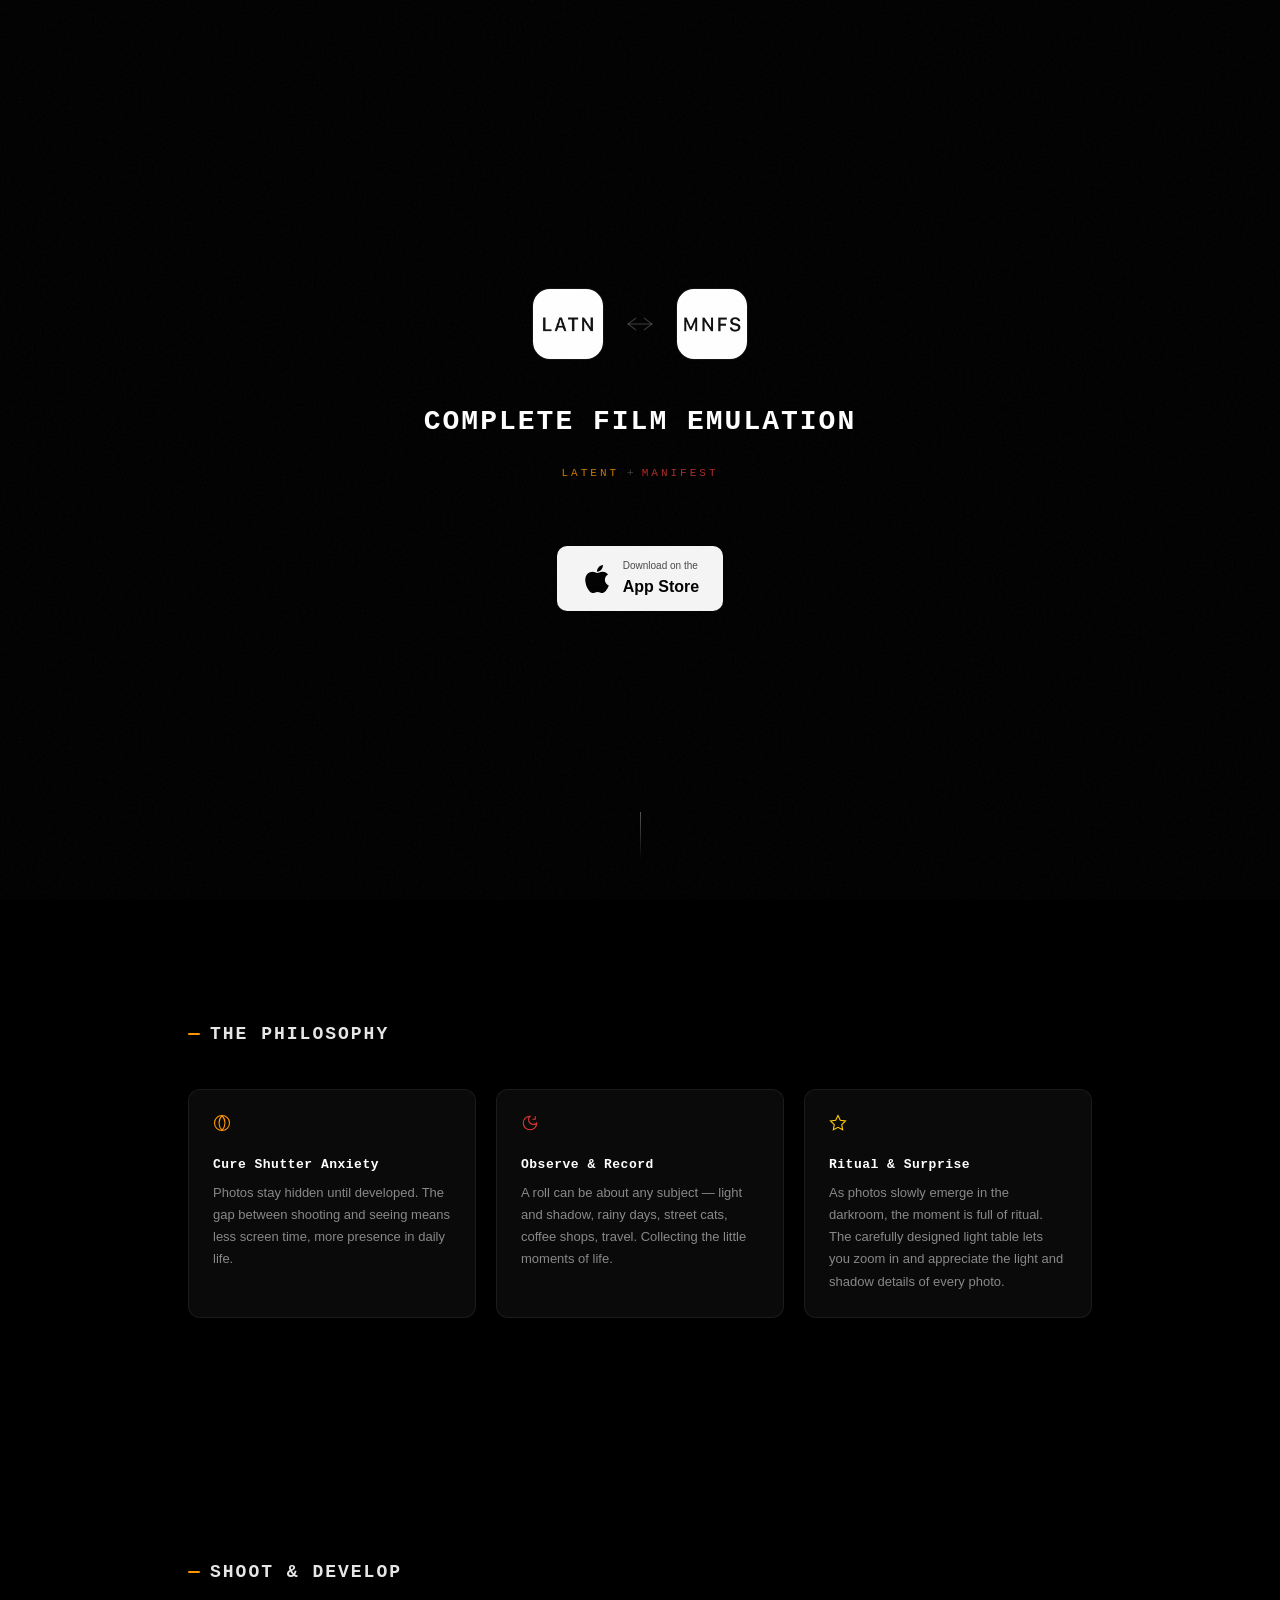
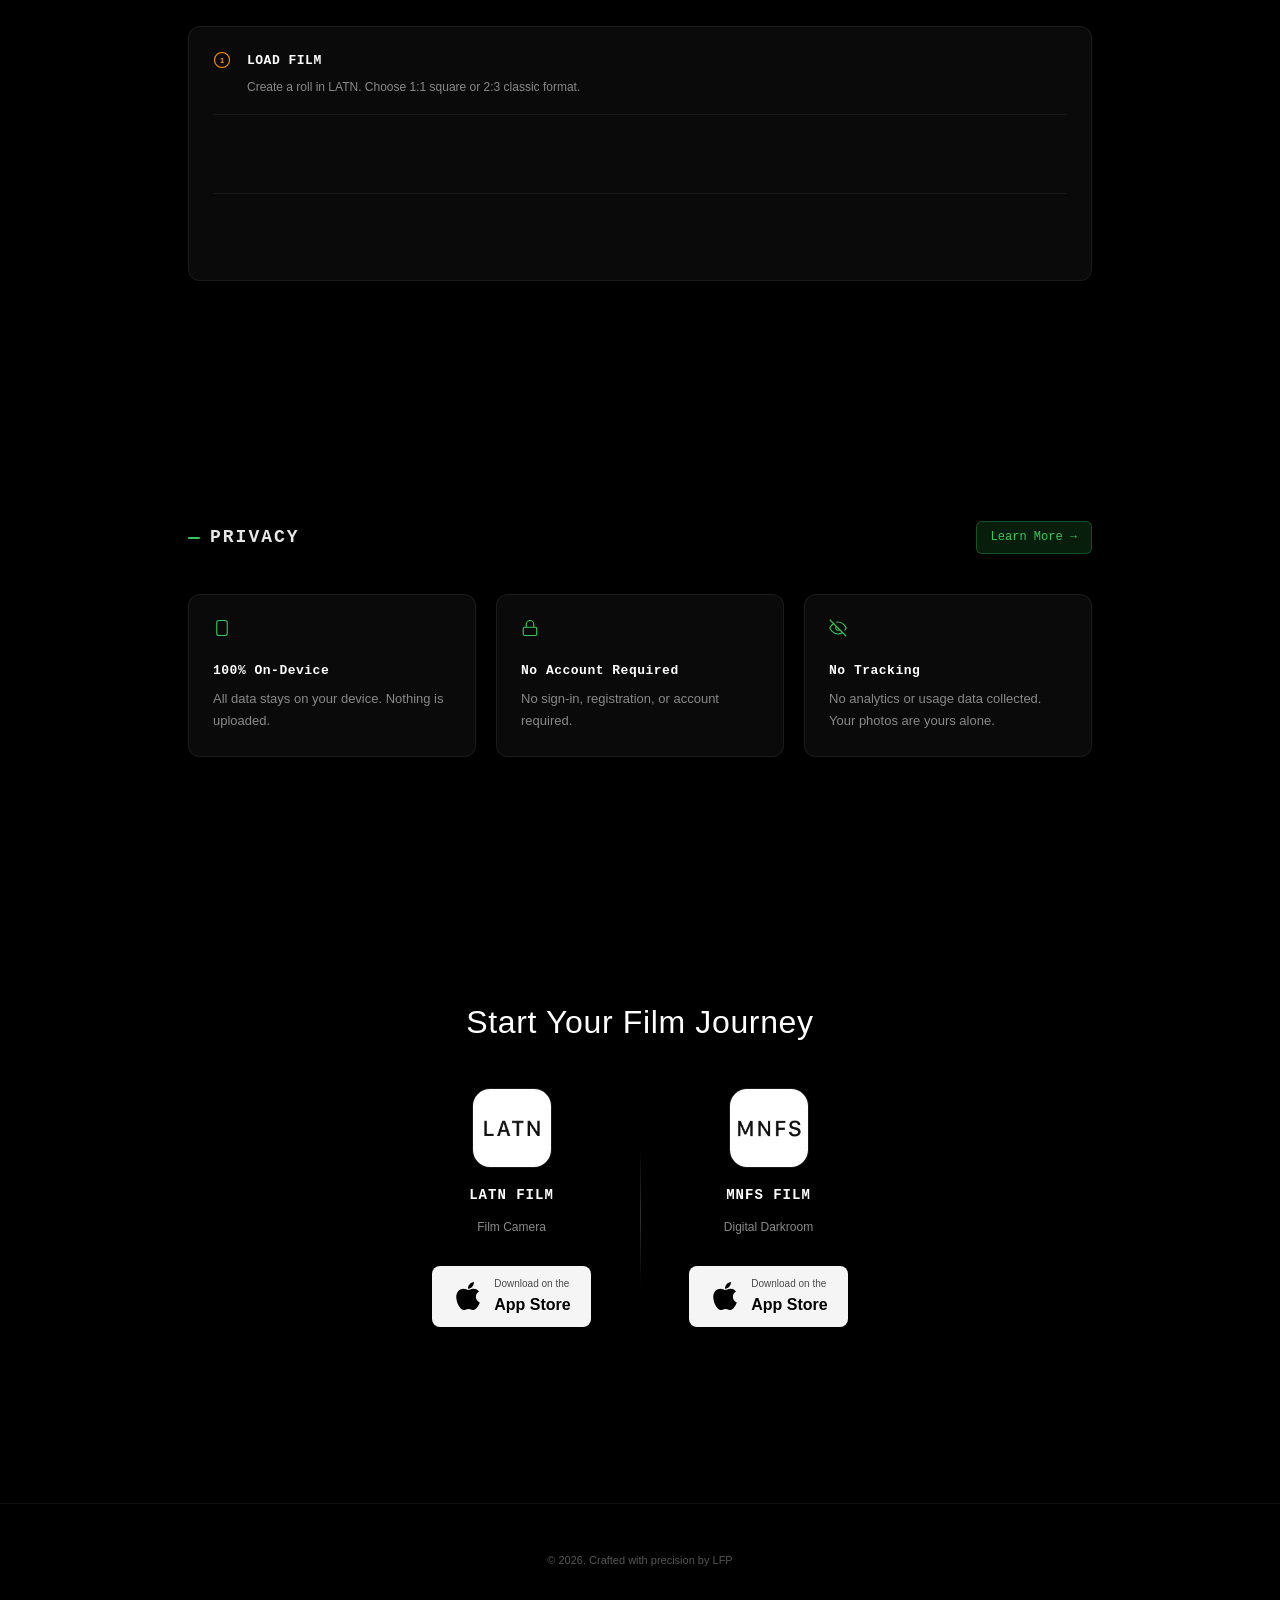
==== index.html @ 78e911ba "优化官网文案和样式 - 首页三大理念文案精炼（延迟满足→治愈快门焦虑等） - 隐私政策三点描述精简 - Workflow、Download 区域多语言适配 - Hero 双向箭头样式优化 - 隐私章节" ====
<!DOCTYPE html>
<html lang="en">
<head>
    <meta charset="UTF-8">
    <meta name="viewport" content="width=device-width, initial-scale=1.0">
    <title>LATN FILM & MNFS FILM - Complete Film Emulation</title>
    <meta name="description" content="LATENT & MANIFEST — Complete analog photography experience. Shoot latent images, develop in the darkroom.">
    <link rel="stylesheet" href="css/style.css">
    <link rel="icon" type="image/jpeg" href="assets/images/LATN-B.jpg">
    <style>
        /* 微信环境提示 */
        .wechat-hint {
            display: none;
            margin-top: 12px;
            color: #ff6b6b;
            font-size: 13px;
            text-align: center;
        }
        .hero-download-btn-wrap {
            display: flex;
            flex-direction: column;
            align-items: center;
        }
        .download-btn-wrap {
            display: flex;
            flex-direction: column;
            align-items: center;
        }
        .title-main {
            text-transform: uppercase;
        }
    </style>
</head>
<body>
    <!-- 全局胶片颗粒 -->
    <div class="grain-overlay"></div>

    <!-- Hero Section -->
    <section class="hero" id="hero">
        <div class="hero-content">
            <div class="hero-icons">
                <div class="hero-icon-wrapper">
                    <img src="assets/images/LATN-W.jpg" alt="LATENT" class="hero-app-icon" />
                </div>
                <div class="hero-icon-connector">
                    <svg width="32" height="24" viewBox="0 0 32 24" fill="none" stroke="currentColor" stroke-width="1.2">
                        <line x1="4" y1="12" x2="28" y2="12"/>
                        <polyline points="20 6 28 12 20 18"/>
                        <polyline points="12 6 4 12 12 18"/>
                    </svg>
                </div>
                <div class="hero-icon-wrapper">
                    <img src="assets/images/MNFS-W.jpg" alt="MANIFEST" class="hero-app-icon" />
                </div>
            </div>

            <h1 class="hero-title">
                <span class="title-main" data-i18n="hero-title-main">Complete Film Emulation</span>
            </h1>

            <div class="hero-brand-tags">
                <span class="brand-tag brand-tag--latent">LATENT</span>
                <span class="brand-tag-plus">+</span>
                <span class="brand-tag brand-tag--manifest">MANIFEST</span>
            </div>

            <div class="hero-download-btn-wrap">
                <a href="https://apps.apple.com/developer/fangpeng-li/id1879600591" target="_blank" rel="noopener noreferrer" class="hero-download-btn" data-download>
                    <svg class="app-store-icon" viewBox="0 0 384 512" fill="currentColor">
                        <path d="M318.7 268.7c-.2-36.7 16.4-64.4 50-84.8-18.8-26.9-47.2-41.7-84.7-44.6-35.5-2.8-74.3 20.7-88.5 20.7-15 0-49.4-19.7-76.4-19.7C63.3 141.2 4 184.8 4 273.5q0 39.3 14.4 81.2c12.8 36.7 59 126.7 107.2 125.2 25.2-.6 43-17.9 75.8-17.9 31.8 0 48.3 17.9 76.4 17.9 48.6-.7 90.4-82.5 102.6-119.3-65.2-30.7-61.7-90-61.7-91.9zm-56.6-164.2c27.3-32.4 24.8-61.9 24-72.5-24.1 1.4-52 16.4-67.9 34.9-17.5 19.8-27.8 44.3-25.6 71.9 26.1 2 52.3-11.4 69.5-34.3z"/>
                    </svg>
                    <div class="btn-text">
                        <span class="btn-text-small">Download on the</span>
                        <span class="btn-text-large">App Store</span>
                    </div>
                </a>
                <p class="wechat-hint" data-wechat-hint>请点击右上角···，选择用默认浏览器打开</p>
            </div>
        </div>

        <div class="scroll-indicator">
            <div class="scroll-line"></div>
        </div>
    </section>

    <!-- Philosophy Section -->
    <section class="section philosophy-section" id="philosophy">
        <div class="container">
            <div class="section-label">
                <span class="label-bar"></span>
                <span class="label-text label-text--white" data-i18n="label-philosophy">THE PHILOSOPHY</span>
            </div>

            <div class="philosophy-cards">
                <div class="philosophy-card fade-in">
                    <div class="philosophy-icon">
                        <svg viewBox="0 0 24 24" fill="none" stroke="currentColor" stroke-width="1.5">
                            <circle cx="12" cy="12" r="10"/>
                            <path d="M12 2a15.3 15.3 0 0 1 4 10 15.3 15.3 0 0 1-4 10 15.3 15.3 0 0 1-4-10 15.3 15.3 0 0 1 4-10z"/>
                        </svg>
                    </div>
                    <h3 data-i18n="phil-shoot-title">延迟满足</h3>
                    <p data-i18n="phil-shoot-desc">照片拍完先藏着，冲洗后才看得到。这种拍和看之间的间隔，让人少盯着屏幕，多在真实的当下里。没有重来，不用纠结——按下快门，就是治愈快门焦虑的开始。</p>
                </div>

                <div class="philosophy-card fade-in">
                    <div class="philosophy-icon philosophy-icon--red">
                        <svg viewBox="0 0 24 24" fill="none" stroke="currentColor" stroke-width="1.5">
                            <path d="M12 3a6 6 0 0 0 9 9 9 9 0 1 1-9-9z"/>
                            <path d="M19 3v4h-4"/>
                        </svg>
                    </div>
                    <h3 data-i18n="phil-develop-title">观察与记录</h3>
                    <p data-i18n="phil-develop-desc">一卷胶卷可以拍任何东西——晨光、雨天、街猫、咖啡馆。张数有限，每按一次快门都更珍贵。慢下来，看得更细，记得更牢。</p>
                </div>

                <div class="philosophy-card fade-in">
                    <div class="philosophy-icon philosophy-icon--warm">
                        <svg viewBox="0 0 24 24" fill="none" stroke="currentColor" stroke-width="1.5">
                            <path d="M12 2l3.09 6.26L22 9.27l-5 4.87 1.18 6.88L12 17.77l-6.18 3.25L7 14.14 2 9.27l6.91-1.01L12 2z"/>
                        </svg>
                    </div>
                    <h3 data-i18n="phil-anticipation-title">仪式感与惊喜</h3>
                    <p data-i18n="phil-anticipation-desc">当照片在暗房中缓缓显现，这是属于你的冲洗仪式。独特设计的看片台放大体验，让你近距离欣赏每一张照片的光影细节，还原那份属于胶片的震撼与感动。</p>
                </div>
            </div>
        </div>
    </section>

    <!-- Workflow Section -->
    <section class="section workflow-section" id="workflow">
        <div class="container">
            <div class="section-label">
                <span class="label-bar"></span>
                <span class="label-text label-text--white" data-i18n="label-workflow">SHOOT & DEVELOP</span>
            </div>

            <div class="workflow-cards">
                <div class="workflow-card fade-in">
                    <div class="workflow-icon">
                        <svg viewBox="0 0 24 24" fill="none" stroke="currentColor" stroke-width="1.5">
                            <circle cx="12" cy="12" r="10"/>
                            <text x="12" y="16" text-anchor="middle" font-size="10" font-weight="bold" fill="currentColor" stroke="none">1</text>
                        </svg>
                    </div>
                    <div class="workflow-card-content">
                        <h3 data-i18n="wf-step1-title">LOAD FILM</h3>
                        <p data-i18n="wf-step1-desc">Create a roll in LATN. Choose 1:1 square or 2:3 classic format.</p>
                    </div>
                </div>

                <div class="divider-line"></div>

                <div class="workflow-card fade-in">
                    <div class="workflow-icon">
                        <svg viewBox="0 0 24 24" fill="none" stroke="currentColor" stroke-width="1.5">
                            <circle cx="12" cy="12" r="10"/>
                            <text x="12" y="16" text-anchor="middle" font-size="10" font-weight="bold" fill="currentColor" stroke="none">2</text>
                        </svg>
                    </div>
                    <div class="workflow-card-content">
                        <h3 data-i18n="wf-step2-title">SHOOT & RECORD</h3>
                        <p data-i18n="wf-step2-desc">Expose your frames. Every shot is sealed — invisible until developed, just like real film.</p>
                    </div>
                </div>

                <div class="divider-line"></div>

                <div class="workflow-card fade-in">
                    <div class="workflow-icon">
                        <svg viewBox="0 0 24 24" fill="none" stroke="currentColor" stroke-width="1.5">
                            <circle cx="12" cy="12" r="10"/>
                            <text x="12" y="16" text-anchor="middle" font-size="10" font-weight="bold" fill="currentColor" stroke="none">3</text>
                        </svg>
                    </div>
                    <div class="workflow-card-content">
                        <h3 data-i18n="wf-step3-title">DEVELOP & EXPORT</h3>
                        <p data-i18n="wf-step3-desc">Open MNFS, choose a film stock, and develop. Export and save to your library.</p>
                    </div>
                </div>
            </div>
        </div>
    </section>

    <!-- Privacy Section -->
    <section class="section privacy-section" id="privacy">
        <div class="container">
            <div class="section-label">
                <span class="label-bar label-bar--green"></span>
                <span class="label-text label-text--white" data-i18n="label-privacy">PRIVACY</span>
                <a href="privacy.html" class="privacy-learn-more" data-i18n="privacy-learn-more">了解更多 →</a>
            </div>

            <div class="privacy-cards">
                <div class="privacy-card fade-in">
                    <div class="privacy-icon">
                        <svg viewBox="0 0 24 24" fill="none" stroke="currentColor" stroke-width="1.5"><rect x="5" y="2" width="14" height="20" rx="3"/><line x1="12" y1="18" x2="12.01" y2="18"/></svg>
                    </div>
                    <h4 data-i18n="priv-device-title">100% On-Device</h4>
                    <p data-i18n="priv-device-desc">All photos, film rolls, and developed images are stored locally on your device. Nothing is uploaded to any server.</p>
                </div>
                <div class="privacy-card fade-in">
                    <div class="privacy-icon">
                        <svg viewBox="0 0 24 24" fill="none" stroke="currentColor" stroke-width="1.5"><rect x="3" y="11" width="18" height="11" rx="2" ry="2"/><path d="M7 11V7a5 5 0 0 1 10 0v4"/></svg>
                    </div>
                    <h4 data-i18n="priv-account-title">No Account Required</h4>
                    <p data-i18n="priv-account-desc">Neither LATN nor MNFS requires sign-in, registration, or any form of account. Your data belongs to you.</p>
                </div>
                <div class="privacy-card fade-in">
                    <div class="privacy-icon">
                        <svg viewBox="0 0 24 24" fill="none" stroke="currentColor" stroke-width="1.5"><path d="M17.94 17.94A10.07 10.07 0 0 1 12 20c-7 0-11-8-11-8a18.45 18.45 0 0 1 5.06-5.94M9.9 4.24A9.12 9.12 0 0 1 12 4c7 0 11 8 11 8a18.5 18.5 0 0 1-2.16 3.19m-6.72-1.07a3 3 0 1 1-4.24-4.24"/><line x1="1" y1="1" x2="23" y2="23"/></svg>
                    </div>
                    <h4 data-i18n="priv-tracking-title">No Tracking</h4>
                    <p data-i18n="priv-tracking-desc">We don't collect analytics, usage data, or any personal information. What you shoot stays between you and your camera.</p>
                </div>
            </div>
        </div>
    </section>

    <!-- Download Section -->
    <section class="section download-section" id="download">
        <div class="container">
            <div class="download-content">
                <h2 class="download-title" data-i18n="download-title">Start Your Film Journey</h2>

                <div class="download-apps-container">
                    <div class="download-app-column">
                        <img src="assets/images/LATN-W.jpg" alt="LATN" class="download-showcase-icon" />
                        <span class="download-showcase-name">LATN FILM</span>
                        <span class="download-showcase-role" data-i18n="latn-role">Film Camera</span>
                        <div class="download-btn-wrap">
                            <a href="https://apps.apple.com/us/app/latn-film/id6760212858" target="_blank" rel="noopener noreferrer" class="download-btn" data-download>
                                <svg class="app-store-icon" viewBox="0 0 384 512" fill="currentColor">
                                    <path d="M318.7 268.7c-.2-36.7 16.4-64.4 50-84.8-18.8-26.9-47.2-41.7-84.7-44.6-35.5-2.8-74.3 20.7-88.5 20.7-15 0-49.4-19.7-76.4-19.7C63.3 141.2 4 184.8 4 273.5q0 39.3 14.4 81.2c12.8 36.7 59 126.7 107.2 125.2 25.2-.6 43-17.9 75.8-17.9 31.8 0 48.3 17.9 76.4 17.9 48.6-.7 90.4-82.5 102.6-119.3-65.2-30.7-61.7-90-61.7-91.9zm-56.6-164.2c27.3-32.4 24.8-61.9 24-72.5-24.1 1.4-52 16.4-67.9 34.9-17.5 19.8-27.8 44.3-25.6 71.9 26.1 2 52.3-11.4 69.5-34.3z"/>
                                </svg>
                                <div class="btn-text">
                                    <span class="btn-text-small">Download on the</span>
                                    <span class="btn-text-large">App Store</span>
                                </div>
                            </a>
                            <p class="wechat-hint" data-wechat-hint>请点击右上角···，选择用默认浏览器打开</p>
                        </div>
                    </div>
                    <div class="download-divider-vertical"></div>
                    <div class="download-app-column">
                        <img src="assets/images/MNFS-W.jpg" alt="MNFS" class="download-showcase-icon" />
                        <span class="download-showcase-name">MNFS FILM</span>
                        <span class="download-showcase-role" data-i18n="mnfs-role">Digital Darkroom</span>
                        <div class="download-btn-wrap">
                            <a href="https://apps.apple.com/us/app/mnfs-film/id6760181384" target="_blank" rel="noopener noreferrer" class="download-btn" data-download>
                                <svg class="app-store-icon" viewBox="0 0 384 512" fill="currentColor">
                                    <path d="M318.7 268.7c-.2-36.7 16.4-64.4 50-84.8-18.8-26.9-47.2-41.7-84.7-44.6-35.5-2.8-74.3 20.7-88.5 20.7-15 0-49.4-19.7-76.4-19.7C63.3 141.2 4 184.8 4 273.5q0 39.3 14.4 81.2c12.8 36.7 59 126.7 107.2 125.2 25.2-.6 43-17.9 75.8-17.9 31.8 0 48.3 17.9 76.4 17.9 48.6-.7 90.4-82.5 102.6-119.3-65.2-30.7-61.7-90-61.7-91.9zm-56.6-164.2c27.3-32.4 24.8-61.9 24-72.5-24.1 1.4-52 16.4-67.9 34.9-17.5 19.8-27.8 44.3-25.6 71.9 26.1 2 52.3-11.4 69.5-34.3z"/>
                                </svg>
                                <div class="btn-text">
                                    <span class="btn-text-small">Download on the</span>
                                    <span class="btn-text-large">App Store</span>
                                </div>
                            </a>
                            <p class="wechat-hint" data-wechat-hint>请点击右上角···，选择用默认浏览器打开</p>
                        </div>
                    </div>
                </div>
            </div>
        </div>
    </section>

    <!-- Footer -->
    <footer class="footer">
        <div class="container">
            <div class="footer-content">
                <p class="footer-copyright">&copy; 2026. Crafted with precision by LFP</p>
            </div>
        </div>
    </footer>

    <script src="js/main.js"></script>
    <script>
        // 多语言配置
        const i18n = {
            'zh-CN': {
                'page-title': 'LATN FILM & MNFS FILM - 完整模拟胶片摄影的体验',
                'hero-title-main': '完整的胶片摄影数字体验',
                'hero-subtitle': '潜影 · 显影',
                'hero-tagline': 'TWO APPS. ONE DARKROOM.',
                'label-philosophy': '设计理念',
                'latn-role': '胶片相机',
                'mnfs-role': '数字暗房',
                'phil-shoot-title': '治愈快门焦虑',
                'phil-shoot-desc': '照片拍完先藏着，冲洗后才看得到。这种拍和看的间隔，让人少盯着屏幕，多关注的当下生活。',
                'phil-develop-title': '观察与记录',
                'phil-develop-desc': '一卷胶卷可以拍任何主题——光影、雨天、街猫、咖啡馆、旅行，收集生活的各种瞬间。',
                'phil-anticipation-title': '仪式感与惊喜',
                'phil-anticipation-desc': '当照片在暗房中缓缓显现，充满仪式感。精心设计的看片台，可以放大欣赏每一张照片的光影细节。',
                'feat-subscription-title': '无限胶卷',
                'feat-subscription-desc': '超值年费订阅，无限胶卷，无隐藏收费',
                'label-workflow': '拍摄和冲洗',
                'wf-step1-title': '装入胶卷',
                'wf-step1-desc': '在 LATN 新建胶卷，选择 1:1 方幅或 2:3 经典画幅。',
                'wf-step2-title': '拍摄记录',
                'wf-step2-desc': '尽情拍摄，每张照片在冲洗前都是暂时密封的，就像真实胶卷。',
                'wf-step3-title': '冲洗导出',
                'wf-step3-desc': '打开 MNFS，选择胶片配方，冲洗并导出到相册。',
                'label-privacy': '隐私',
                'privacy-learn-more': '了解更多 →',
                'priv-device-title': '100% 本地处理',
                'priv-device-desc': '所有数据只存储在你的设备上，不会上传到任何服务器。',
                'priv-account-title': '无需注册',
                'priv-account-desc': '不需要登录、注册或任何形式的账户。',
                'priv-tracking-title': '无追踪',
                'priv-tracking-desc': '不收集任何分析数据或使用数据，你的照片只属于你。',
                'download-title': '开始你的胶片之旅',
                'download-subtitle': '',
                'download-note': '敬请期待——即将发布。',
                'footer-text': '胶片摄影系统',
                'alert-message': '敬请期待！\nComing Soon...'
            },
            'en': {
                'page-title': 'LATN FILM & MNFS FILM - Complete Film Emulation',
                'hero-title-main': 'Complete Film Emulation',
                'hero-tagline': 'TWO APPS. ONE DARKROOM.',
                'label-philosophy': 'THE PHILOSOPHY',
                'latn-role': 'Film Camera',
                'mnfs-role': 'Digital Darkroom',
                'phil-shoot-title': 'Cure Shutter Anxiety',
                'phil-shoot-desc': 'Photos stay hidden until developed. The gap between shooting and seeing means less screen time, more presence in daily life.',
                'phil-develop-title': 'Observe & Record',
                'phil-develop-desc': 'A roll can be about any subject — light and shadow, rainy days, street cats, coffee shops, travel. Collecting the little moments of life.',
                'phil-anticipation-title': 'Ritual & Surprise',
                'phil-anticipation-desc': 'As photos slowly emerge in the darkroom, the moment is full of ritual. The carefully designed light table lets you zoom in and appreciate the light and shadow details of every photo.',
                'feat-subscription-title': 'Unlimited Rolls',
                'feat-subscription-desc': 'One affordable yearly plan. No hidden fees, no limits.',
                'label-workflow': 'SHOOT & DEVELOP',
                'wf-step1-title': 'LOAD FILM',
                'wf-step1-desc': 'Create a roll in LATN. Choose 1:1 square or 2:3 classic format.',
                'wf-step2-title': 'SHOOT & RECORD',
                'wf-step2-desc': 'Shoot freely. Every photo is temporarily sealed before developing, just like real film.',
                'wf-step3-title': 'DEVELOP & EXPORT',
                'wf-step3-desc': 'Open MNFS, choose a film stock, and develop. Export and save to your library.',
                'label-privacy': 'PRIVACY',
                'privacy-learn-more': 'Learn More →',
                'priv-device-title': '100% On-Device',
                'priv-device-desc': 'All data stays on your device. Nothing is uploaded.',
                'priv-account-title': 'No Account Required',
                'priv-account-desc': 'No sign-in, registration, or account required.',
                'priv-tracking-title': 'No Tracking',
                'priv-tracking-desc': 'No analytics or usage data collected. Your photos are yours alone.',
                'download-title': 'Start Your Film Journey',
                'download-subtitle': 'Now in Beta. Contact the author for early access.',
                'download-note': 'Stay tuned — launching very soon.',
                'footer-text': 'Analog Photography System',
                'alert-message': 'Coming Soon...'
            }
        };

        function applyLanguage() {
            // Check URL parameter first, then fall back to browser language
            const urlParams = new URLSearchParams(window.location.search);
            const urlLang = urlParams.get('lang');
            const userLang = navigator.language || navigator.userLanguage;
            let lang;
            if (urlLang === 'en' || urlLang === 'zh') {
                lang = urlLang === 'zh' ? 'zh-CN' : 'en';
            } else {
                lang = userLang.startsWith('zh') ? 'zh-CN' : 'en';
            }
            document.documentElement.lang = lang;
            // Update page title based on language
            if (i18n[lang]['page-title']) {
                document.title = i18n[lang]['page-title'];
            }
            document.querySelectorAll('[data-i18n]').forEach(el => {
                const key = el.getAttribute('data-i18n');
                if (i18n[lang][key]) {
                    el.textContent = i18n[lang][key];
                }
            });
        }

        applyLanguage();

        function showComingSoonAlert() {
            const userLang = navigator.language || navigator.userLanguage;
            const lang = userLang.startsWith('zh') ? 'zh-CN' : 'en';
            alert(i18n[lang]['alert-message']);
        }

        // 微信环境检测与提示
        (function() {
            const isWeChat = /MicroMessenger/i.test(navigator.userAgent);
            if (!isWeChat) return;

            document.querySelectorAll('[data-download]').forEach(function(btn) {
                btn.addEventListener('click', function(e) {
                    e.preventDefault();
                    // 找到相邻的提示元素并显示
                    const hint = btn.parentElement.querySelector('[data-wechat-hint]');
                    if (hint) {
                        hint.style.display = 'block';
                    }
                });
            });
        })();
    </script>
</body>
</html>
---- css/style.css ----
/* ========================================
   LATENT & MANIFEST — 胶片摄影系统官网
   重构版：参考 ManifestCompanionDetailView 设计语言
   极简 · 暗调 · 胶片美学 · 仪式感
   ======================================== */

:root {
    --color-bg: #000000;
    --color-bg-alt: #0a0a0a;
    --color-surface: rgba(255,255,255,0.04);
    --color-surface-border: rgba(255,255,255,0.07);

    --color-orange: #ff9500;
    --color-orange-dim: rgba(255,149,0,0.15);
    --color-orange-border: rgba(255,149,0,0.3);

    --color-red: #d93832;
    --color-red-dim: rgba(217,56,50,0.15);
    --color-red-border: rgba(217,56,50,0.3);

    --color-green: #34c759;
    --color-green-dim: rgba(52,199,89,0.15);

    --color-text: #ffffff;
    --color-text-secondary: #888888;
    --color-text-muted: #555555;
    --color-divider: rgba(255,255,255,0.06);

    --font-mono: "SF Mono", "Monaco", "Consolas", "Liberation Mono", "PingFang SC", "Hiragino Sans GB", "Microsoft YaHei", monospace;
    --font-system: -apple-system, BlinkMacSystemFont, "SF Pro Display", "PingFang SC", "Hiragino Sans GB", "Segoe UI", Roboto, "Helvetica Neue", Arial, sans-serif;

    --container-max: 960px;
    --section-gap: 120px;
    --transition: 0.3s ease;
}

/* Reset */
*, *::before, *::after { box-sizing: border-box; margin: 0; padding: 0; }
html { scroll-behavior: smooth; font-size: 16px; }

body {
    font-family: var(--font-system);
    background: var(--color-bg);
    color: var(--color-text);
    line-height: 1.6;
    -webkit-font-smoothing: antialiased;
    overflow-x: hidden;
}

::-webkit-scrollbar { width: 6px; }
::-webkit-scrollbar-track { background: var(--color-bg); }
::-webkit-scrollbar-thumb { background: #2a2a2a; border-radius: 3px; }

.container {
    max-width: var(--container-max);
    margin: 0 auto;
    padding: 0 28px;
}

/* Grain overlay */
.grain-overlay {
    position: fixed;
    inset: 0;
    opacity: 0.03;
    pointer-events: none;
    z-index: 9999;
    background-image: url("data:image/svg+xml,%3Csvg viewBox='0 0 400 400' xmlns='http://www.w3.org/2000/svg'%3E%3Cfilter id='n'%3E%3CfeTurbulence type='fractalNoise' baseFrequency='0.9' numOctaves='4' stitchTiles='stitch'/%3E%3C/filter%3E%3Crect width='400' height='400' filter='url(%23n)'/%3E%3C/svg%3E");
    animation: grain 8s steps(10) infinite;
}

@keyframes grain {
    0%, 100% { transform: translate(0,0); }
    10% { transform: translate(-5%,-5%); }
    30% { transform: translate(5%,-5%); }
    50% { transform: translate(-5%,5%); }
    70% { transform: translate(5%,5%); }
    90% { transform: translate(-5%,0); }
}

/* ========================================
   Hero
   ======================================== */
.hero {
    min-height: 100vh;
    display: flex;
    flex-direction: column;
    justify-content: center;
    align-items: center;
    padding: 80px 28px;
    position: relative;
}

.hero-content {
    text-align: center;
    max-width: 600px;
}

.hero-icons {
    display: flex;
    align-items: center;
    justify-content: center;
    gap: 20px;
    margin-bottom: 40px;
    opacity: 0;
    animation: fadeUp 1s ease forwards 0.2s;
}

.hero-icon-wrapper {
    width: 72px;
    height: 72px;
    border-radius: 18px;
    overflow: hidden;
    border: 1px solid var(--color-surface-border);
}

.hero-app-icon {
    width: 100%;
    height: 100%;
    object-fit: cover;
}

.hero-icon-connector {
    color: rgba(255,255,255,0.2);
    align-self: center;
    display: flex;
    align-items: center;
}

.hero-title {
    margin-bottom: 20px;
    opacity: 0;
    animation: fadeUp 1s ease forwards 0.4s;
}

.title-main {
    font-family: var(--font-mono);
    font-size: clamp(20px, 5vw, 28px);
    font-weight: 700;
    letter-spacing: 2px;
    display: block;
}

.hero-brand-tags {
    display: flex;
    align-items: center;
    justify-content: center;
    gap: 8px;
    margin-bottom: 32px;
    opacity: 0;
    animation: fadeUp 1s ease forwards 0.6s;
    white-space: nowrap;
    flex-wrap: nowrap;
}

.hero-brand-tags .brand-tag,
.hero-brand-tags .brand-tag-plus {
    white-space: nowrap;
}

@media (max-width: 480px) {
    .hero-brand-tags {
        gap: 4px;
        width: 100%;
        justify-content: center;
    }
    .hero-brand-tags .brand-tag {
        font-size: 9px;
        letter-spacing: 1px;
    }
    .hero-brand-tags .brand-tag-plus {
        font-size: 9px;
    }
    .hero-tagline-merged {
        font-size: 9px;
        letter-spacing: 1px;
    }
}

@media (max-width: 360px) {
    .hero-brand-tags .brand-tag,
    .hero-brand-tags .brand-tag-plus,
    .hero-tagline-merged {
        font-size: 8px;
        letter-spacing: 0.5px;
    }
    .hero-brand-tags {
        gap: 3px;
    }
}

.hero-tagline-merged {
    color: rgba(255,255,255,0.9);
    letter-spacing: 2px;
    white-space: nowrap;
}

.brand-tag {
    font-family: var(--font-mono);
    font-size: 11px;
    font-weight: 500;
    letter-spacing: 3px;
}

.brand-tag--latent { color: var(--color-orange); opacity: 0.8; }
.brand-tag--manifest { color: var(--color-red); opacity: 0.8; }
.brand-tag-plus {
    font-family: var(--font-mono);
    font-size: 11px;
    color: rgba(255,255,255,0.25);
}

.hero-subtitle {
    font-size: clamp(18px, 4vw, 24px);
    font-weight: 300;
    color: var(--color-text-secondary);
    letter-spacing: 0.1em;
    margin-bottom: 12px;
    opacity: 0;
    animation: fadeIn 1s ease forwards 0.8s;
}

.hero-tagline {
    font-size: 14px;
    color: var(--color-text-muted);
    opacity: 0;
    animation: fadeIn 1s ease forwards 1s;
}

.hero-credit {
    font-family: var(--font-mono);
    font-size: 11px;
    color: var(--color-text-muted);
    letter-spacing: 0.5px;
    margin-top: 12px;
    opacity: 0;
    animation: fadeIn 1s ease forwards 1.2s;
}

.hero-download-btn {
    display: inline-flex;
    align-items: center;
    gap: 10px;
    padding: 12px 24px;
    background: #f5f5f5;
    color: #000;
    border: none;
    border-radius: 10px;
    cursor: pointer;
    transition: all 0.2s ease;
    text-decoration: none;
    margin-top: 32px;
    opacity: 0;
    animation: fadeUp 1s ease forwards 1.2s;
}

.hero-download-btn:hover {
    background: #ffffff;
    transform: scale(1.03);
}

.scroll-indicator {
    position: absolute;
    bottom: 40px;
    left: 50%;
    transform: translateX(-50%);
    opacity: 0;
    animation: fadeIn 1s ease forwards 1.4s;
}

.scroll-line {
    width: 1px;
    height: 48px;
    background: linear-gradient(to bottom, var(--color-text-muted), transparent);
    animation: scrollPulse 2s ease-in-out infinite;
}

@keyframes fadeUp {
    from { opacity: 0; transform: translateY(24px); }
    to { opacity: 1; transform: translateY(0); }
}
@keyframes fadeIn {
    from { opacity: 0; }
    to { opacity: 1; }
}
@keyframes scrollPulse {
    0%, 100% { opacity: 0.3; transform: scaleY(0.8); }
    50% { opacity: 1; transform: scaleY(1); }
}

/* ========================================
   Section Base
   ======================================== */
.section {
    padding: var(--section-gap) 0;
}

.section-label {
    display: flex;
    align-items: center;
    gap: 10px;
    margin-bottom: 40px;
}

.label-bar {
    width: 12px;
    height: 2px;
    background: var(--color-orange);
    border-radius: 1px;
}
.label-bar--orange { background: var(--color-orange); }
.label-bar--red { background: var(--color-red); }
.label-bar--green { background: var(--color-green); }

.label-text {
    font-family: var(--font-mono);
    font-size: 18px;
    font-weight: 700;
    letter-spacing: 2px;
    color: rgba(255,149,0,0.8);
}
.label-text--orange { color: rgba(255,149,0,0.8); }
.label-text--red { color: rgba(217,56,50,0.8); }
.label-text--green { color: rgba(52,199,89,0.8); }
.label-text--white,
.label-text.label-text--white {
    color: rgba(255,255,255,0.9) !important;
    text-transform: uppercase;
}

/* ========================================
   Philosophy Section
   ======================================== */
.philosophy-section {
    background: var(--color-bg);
}

.philosophy-cards {
    display: grid;
    grid-template-columns: repeat(3, 1fr);
    gap: 20px;
}

.philosophy-card {
    display: flex;
    flex-direction: column;
    gap: 0;
    padding: 24px;
    background: var(--color-surface);
    border: 1px solid var(--color-surface-border);
    border-radius: 12px;
}

.philosophy-icon {
    flex-shrink: 0;
    width: 20px;
    margin-bottom: 16px;
    color: var(--color-orange);
}
.philosophy-icon--red { color: var(--color-red); }
.philosophy-icon--warm { color: #ffcc00; }

.philosophy-icon svg {
    width: 18px;
    height: 18px;
}

.philosophy-card h3 {
    font-family: var(--font-mono);
    font-size: 13px;
    font-weight: 600;
    letter-spacing: 0.5px;
    margin-bottom: 6px;
}

.philosophy-card p {
    font-size: 13px;
    color: var(--color-text-secondary);
    line-height: 1.7;
}

/* ========================================
   App Sections (LATENT & MANIFEST)
   ======================================== */
.app-section {
    background: var(--color-bg-alt);
}

.app-section--dark {
    background: var(--color-bg);
}

.app-hero-row {
    display: grid;
    grid-template-columns: 1fr 1fr;
    gap: 60px;
    align-items: center;
    margin-bottom: 60px;
}

.app-hero-row--reverse {
    direction: rtl;
}
.app-hero-row--reverse > * {
    direction: ltr;
}

.app-hero-icon-row {
    display: flex;
    align-items: center;
    gap: 16px;
    margin-bottom: 20px;
}

.app-section-icon {
    width: 56px;
    height: 56px;
    border-radius: 14px;
    border: 1px solid var(--color-surface-border);
}

.app-hero-name {
    font-family: var(--font-mono);
    font-size: 24px;
    font-weight: 700;
    letter-spacing: 3px;
    color: var(--color-orange);
}

.app-hero-name--red {
    color: var(--color-red);
}

.app-hero-role {
    font-size: 12px;
    color: var(--color-text-muted);
    letter-spacing: 1px;
}

.app-hero-desc {
    font-size: 14px;
    color: var(--color-text-secondary);
    line-height: 1.8;
}

/* Feature Grid */
.feature-grid {
    display: grid;
    grid-template-columns: repeat(3, 1fr);
    gap: 16px;
}

.feature-card {
    padding: 24px;
    background: var(--color-surface);
    border: 1px solid var(--color-surface-border);
    border-radius: 12px;
    transition: border-color var(--transition), transform var(--transition);
}

.feature-card:hover {
    border-color: var(--color-orange-border);
    transform: translateY(-2px);
}

.feature-card--red:hover {
    border-color: var(--color-red-border);
}

.feature-card-icon {
    width: 20px;
    height: 20px;
    color: var(--color-orange);
    margin-bottom: 16px;
}

.feature-card--red .feature-card-icon {
    color: var(--color-red);
}

.feature-card-icon svg {
    width: 20px;
    height: 20px;
}

.feature-card h4 {
    font-family: var(--font-mono);
    font-size: 13px;
    font-weight: 600;
    letter-spacing: 0.5px;
    margin-bottom: 8px;
}

.feature-card p {
    font-size: 12px;
    color: var(--color-text-secondary);
    line-height: 1.6;
}

/* ========================================
   Viewfinder Mockup (LATENT)
   ======================================== */
.app-visual {
    display: flex;
    justify-content: center;
}

.viewfinder-mockup {
    width: 100%;
    max-width: 340px;
    aspect-ratio: 1;
    background: #0a0a0a;
    border: 1px solid rgba(255,255,255,0.1);
    border-radius: 4px;
    overflow: hidden;
    position: relative;
}

.viewfinder-frame {
    position: absolute;
    inset: 0;
    display: flex;
    flex-direction: column;
    justify-content: space-between;
    padding: 20px;
}

.viewfinder-grid {
    position: absolute;
    inset: 0;
    background:
        linear-gradient(90deg, transparent 32.5%, rgba(255,255,255,0.08) 33%, transparent 33.5%),
        linear-gradient(90deg, transparent 65.5%, rgba(255,255,255,0.08) 66%, transparent 66.5%),
        linear-gradient(transparent 32.5%, rgba(255,255,255,0.08) 33%, transparent 33.5%),
        linear-gradient(transparent 65.5%, rgba(255,255,255,0.08) 66%, transparent 66.5%);
    pointer-events: none;
}

.viewfinder-info {
    display: flex;
    justify-content: space-between;
    position: relative;
    z-index: 1;
}

.vf-label {
    font-family: var(--font-mono);
    font-size: 10px;
    color: rgba(255,255,255,0.4);
    padding: 3px 6px;
    background: rgba(0,0,0,0.6);
    border: 1px solid rgba(255,255,255,0.1);
    border-radius: 2px;
    letter-spacing: 0.5px;
}

.viewfinder-center-mark {
    position: absolute;
    top: 50%;
    left: 50%;
    transform: translate(-50%, -50%);
    width: 24px;
    height: 24px;
    border: 1px solid rgba(255,255,255,0.15);
    border-radius: 50%;
}

.viewfinder-center-mark::before,
.viewfinder-center-mark::after {
    content: '';
    position: absolute;
    background: rgba(255,255,255,0.15);
}
.viewfinder-center-mark::before {
    width: 1px; height: 8px;
    top: 50%; left: 50%;
    transform: translate(-50%, -50%);
}
.viewfinder-center-mark::after {
    width: 8px; height: 1px;
    top: 50%; left: 50%;
    transform: translate(-50%, -50%);
}

.shutter-btn-wrap {
    display: flex;
    justify-content: center;
    position: relative;
    z-index: 1;
}

.shutter-button {
    width: 56px;
    height: 56px;
    border: 2px solid rgba(255,255,255,0.3);
    border-radius: 50%;
    position: relative;
    cursor: pointer;
    transition: all 0.2s ease;
}

.shutter-button::after {
    content: '';
    position: absolute;
    inset: 6px;
    border: 1px solid rgba(255,255,255,0.15);
    border-radius: 50%;
    background: rgba(0,0,0,0.5);
}

.shutter-button:hover {
    border-color: var(--color-orange);
}

/* ========================================
   Darkroom Mockup (MANIFEST)
   ======================================== */
.darkroom-mockup {
    width: 100%;
    max-width: 340px;
    aspect-ratio: 3/4;
    background: rgb(20, 5, 5);
    border: 1px solid rgba(255,255,255,0.08);
    border-radius: 4px;
    overflow: hidden;
    position: relative;
    display: flex;
    align-items: center;
    justify-content: center;
}

.safelight {
    position: absolute;
    top: 40px;
    left: 50%;
    transform: translateX(-50%);
    width: 100px;
    height: 100px;
    background: radial-gradient(circle, var(--color-red) 0%, transparent 70%);
    border-radius: 50%;
    opacity: 0.5;
    animation: safelightPulse 4s ease-in-out infinite;
}

@keyframes safelightPulse {
    0%, 100% { opacity: 0.3; transform: translateX(-50%) scale(0.9); }
    50% { opacity: 0.6; transform: translateX(-50%) scale(1.1); }
}

.darkroom-content {
    position: relative;
    z-index: 1;
    display: flex;
    flex-direction: column;
    align-items: center;
    gap: 24px;
}

.developing-tray {
    width: 220px;
    height: 120px;
    background: linear-gradient(180deg, #1a1a1a 0%, #0a0a0a 100%);
    border: 1px solid rgba(255,255,255,0.08);
    border-radius: 2px;
    position: relative;
    overflow: hidden;
    display: flex;
    align-items: flex-end;
    justify-content: center;
    gap: 16px;
    padding-bottom: 12px;
}

.tray-liquid {
    position: absolute;
    inset: 0;
    background: linear-gradient(180deg, rgba(139,0,0,0.08) 0%, rgba(139,0,0,0.03) 100%);
    animation: liquidWave 3s ease-in-out infinite;
}

@keyframes liquidWave {
    0%, 100% { opacity: 0.5; }
    50% { opacity: 0.8; }
}

.frame-slot {
    width: 48px;
    height: 64px;
    border: 1px dashed rgba(255,255,255,0.1);
    border-bottom: none;
    border-radius: 2px 2px 0 0;
    background: rgba(255,255,255,0.02);
    position: relative;
    z-index: 1;
}

.develop-timer {
    display: flex;
    flex-direction: column;
    align-items: center;
    gap: 6px;
}

.timer-label {
    font-family: var(--font-mono);
    font-size: 9px;
    font-weight: 600;
    letter-spacing: 2px;
    color: var(--color-text-muted);
}

.timer-count {
    font-family: var(--font-mono);
    font-size: 20px;
    font-weight: 600;
    color: var(--color-red);
}

/* ========================================
   App Section Screenshots
   ======================================== */
.app-screenshots {
    margin-top: 48px;
}

.screenshots-app-title {
    display: flex;
    align-items: center;
    gap: 12px;
    margin: 48px 0 24px;
}

.screenshots-app-title:first-of-type {
    margin-top: 0;
}

.app-tag {
    font-family: var(--font-mono);
    font-size: 11px;
    font-weight: 700;
    letter-spacing: 2px;
    padding: 6px 12px;
    border-radius: 4px;
}

.app-tag--latent {
    color: var(--color-orange);
    background: var(--color-orange-dim);
    border: 1px solid var(--color-orange-border);
}

.app-tag--manifest {
    color: var(--color-red);
    background: var(--color-red-dim);
    border: 1px solid var(--color-red-border);
}

.app-subtitle {
    font-size: 12px;
    color: var(--color-text-muted);
}

.screenshots-grid {
    display: grid;
    grid-template-columns: repeat(6, 1fr);
    gap: 16px;
}

.screenshot-item {
    display: flex;
    flex-direction: column;
    gap: 8px;
}

.screenshot-img {
    width: 100%;
    border-radius: 12px;
    border: 2px solid rgba(255,255,255,0.15);
    transition: transform var(--transition), border-color var(--transition);
    cursor: pointer;
}

.screenshot-img:hover {
    transform: scale(1.03);
    border-color: rgba(255,255,255,0.3);
}

.screenshot-caption {
    font-family: var(--font-mono);
    font-size: 9px;
    color: var(--color-text-muted);
    letter-spacing: 0.5px;
    text-align: center;
}

/* Lightbox */
.lightbox {
    position: fixed;
    inset: 0;
    background: rgba(0,0,0,0.95);
    display: flex;
    align-items: center;
    justify-content: center;
    z-index: 10000;
    opacity: 0;
    visibility: hidden;
    transition: opacity 0.3s ease, visibility 0.3s ease;
}

.lightbox.active {
    opacity: 1;
    visibility: visible;
}

.lightbox-content {
    position: relative;
    max-width: 90vw;
    max-height: 90vh;
}

.lightbox-img {
    max-width: 100%;
    max-height: 90vh;
    border-radius: 8px;
}

.lightbox-close {
    position: absolute;
    top: -40px;
    right: 0;
    width: 32px;
    height: 32px;
    background: rgba(255,255,255,0.1);
    border: 1px solid rgba(255,255,255,0.2);
    border-radius: 50%;
    color: var(--color-text);
    font-size: 18px;
    cursor: pointer;
    display: flex;
    align-items: center;
    justify-content: center;
    transition: background 0.2s ease;
}

.lightbox-close:hover {
    background: rgba(255,255,255,0.2);
}

/* ========================================   Workflow Section   ======================================== */.workflow-section {    background: var(--color-bg);}

.workflow-cards {
    display: flex;
    flex-direction: column;
    gap: 0;
    padding: 24px;
    background: var(--color-surface);
    border: 1px solid var(--color-surface-border);
    border-radius: 12px;
}

.workflow-card {
    display: flex;
    flex-direction: row;
    align-items: flex-start;
    gap: 14px;
}

.workflow-icon {
    flex-shrink: 0;
    width: 20px;
    height: 20px;
    color: var(--color-orange);
}

.workflow-icon svg {
    width: 18px;
    height: 18px;
    display: block;
}

.workflow-card h3 {
    font-family: var(--font-mono);
    font-size: 13px;
    font-weight: 600;
    letter-spacing: 0.5px;
    margin-bottom: 5px;
    color: var(--color-text);
}

.workflow-card p {
    font-size: 12px;
    color: var(--color-text-secondary);
    line-height: 1.7;
}

.workflow-cards .divider-line {
    height: 1px;
    background: var(--color-divider);
    margin: 16px 0;
}

/* ========================================
   Privacy Section
   ======================================== */
.privacy-section {
    background: var(--color-bg);
}

.privacy-learn-more {
    margin-left: auto;
    font-family: var(--font-mono);
    font-size: 12px;
    color: var(--color-green);
    text-decoration: none;
    padding: 6px 14px;
    background: var(--color-green-dim);
    border: 1px solid rgba(52, 199, 89, 0.3);
    border-radius: 6px;
    transition: all 0.2s ease;
}

.privacy-learn-more:hover {
    background: rgba(52, 199, 89, 0.25);
    transform: translateX(2px);
}

@media (max-width: 640px) {
    .section-label {
        flex-wrap: wrap;
        justify-content: space-between;
    }

    .privacy-learn-more {
        margin-left: auto;
        margin-top: 8px;
    }
}

.privacy-cards {
    display: grid;
    grid-template-columns: repeat(3, 1fr);
    gap: 20px;
}

.privacy-card {
    display: flex;
    flex-direction: column;
    gap: 0;
    padding: 24px;
    background: var(--color-surface);
    border: 1px solid var(--color-surface-border);
    border-radius: 12px;
}

.privacy-icon {
    flex-shrink: 0;
    width: 20px;
    margin-bottom: 16px;
    color: var(--color-green);
}

.privacy-icon svg {
    width: 18px;
    height: 18px;
}

.privacy-card h4 {
    font-family: var(--font-mono);
    font-size: 13px;
    font-weight: 600;
    letter-spacing: 0.5px;
    margin-bottom: 6px;
}

.privacy-card p {
    font-size: 13px;
    color: var(--color-text-secondary);
    line-height: 1.7;
}

/* ========================================
   Download Section
   ======================================== */
.download-section {
    background: var(--color-bg);
    padding: var(--section-gap) 0;
}

.download-content {
    text-align: center;
    max-width: 600px;
    margin: 0 auto;
}

.download-title {
    font-size: clamp(24px, 5vw, 32px);
    font-weight: 500;
    letter-spacing: 0.02em;
    margin-bottom: 16px;
}

.download-btn {
    display: inline-flex;
    align-items: center;
    gap: 10px;
    padding: 10px 20px;
    background: #f5f5f5;
    color: #000;
    border: none;
    border-radius: 8px;
    cursor: pointer;
    transition: all 0.2s ease;
    margin-bottom: 16px;
    text-decoration: none;
}

.download-btn:hover {
    background: #ffffff;
    transform: scale(1.02);
}

.app-store-icon {
    width: 32px;
    height: 32px;
}

.btn-text {
    display: flex;
    flex-direction: column;
    align-items: flex-start;
    text-align: left;
}

.btn-text-small {
    font-size: 10px;
    opacity: 0.7;
}

.btn-text-large {
    font-size: 16px;
    font-weight: 600;
}

/* Two download buttons row */
.download-apps-container {
    display: flex;
    align-items: center;
    justify-content: center;
    gap: 48px;
    margin: 40px 0;
}

.download-app-column {
    display: flex;
    flex-direction: column;
    align-items: center;
    gap: 12px;
    min-width: 160px;
}

.download-showcase-icon {
    width: 80px;
    height: 80px;
    border-radius: 18px;
    border: 1px solid rgba(255,255,255,0.1);
    box-shadow: 0 8px 32px rgba(0,0,0,0.3);
}

.download-showcase-name {
    font-family: var(--font-mono);
    font-size: 14px;
    font-weight: 600;
    letter-spacing: 1px;
    color: var(--color-text-primary);
    margin-top: 4px;
}

.download-showcase-role {
    font-size: 12px;
    color: var(--color-text-secondary);
    margin-bottom: 16px;
}

.download-divider-vertical {
    width: 1px;
    height: 140px;
    background: linear-gradient(to bottom, transparent, rgba(255,255,255,0.2), transparent);
    align-self: center;
}

.download-note {
    font-family: var(--font-mono);
    font-size: 10px;
    color: rgba(255,255,255,0.2);
    letter-spacing: 0.5px;
}

/* ========================================
   Footer
   ======================================== */
.footer {
    padding: 48px 0;
    border-top: 1px solid var(--color-divider);
}

.footer-content {
    text-align: center;
}

.footer-brand {
    display: flex;
    align-items: center;
    justify-content: center;
    gap: 12px;
    margin-bottom: 16px;
}

.footer-logo {
    height: 28px;
    opacity: 0.4;
}

.footer-divider {
    font-size: 14px;
    color: var(--color-text-muted);
    font-weight: 200;
}

.footer-text {
    font-size: 13px;
    color: var(--color-text-secondary);
    margin-bottom: 6px;
}

.footer-copyright {
    font-size: 11px;
    color: var(--color-text-muted);
}

.footer-copyright .app-tag {
    font-size: 10px;
    padding: 2px;
    letter-spacing: 0.5px;
    vertical-align: middle;
    margin-left: 2px;
    text-decoration: none;
}

/* ========================================
   Animations
   ======================================== */
.fade-in {
    opacity: 0;
    transform: translateY(20px);
    transition: opacity 0.6s ease, transform 0.6s ease;
}

.fade-in.visible {
    opacity: 1;
    transform: translateY(0);
}

/* ========================================
   Responsive
   ======================================== */
@media (max-width: 992px) {
    .app-hero-row,
    .app-hero-row--reverse {
        grid-template-columns: 1fr;
        gap: 40px;
        direction: ltr;
    }

    .feature-grid {
        grid-template-columns: 1fr;
    }

    .philosophy-cards {
        grid-template-columns: 1fr;
    }

    .privacy-cards {
        grid-template-columns: 1fr;
    }

    .screenshots-grid {
        grid-template-columns: repeat(3, 1fr);
        gap: 12px;
    }
}

@media (max-width: 640px) {
    :root {
        --section-gap: 80px;
    }

    .hero { padding: 60px 20px; }

    .hero-icon-wrapper {
        width: 56px;
        height: 56px;
        border-radius: 14px;
    }

    .feature-grid {
        grid-template-columns: 1fr;
    }

    .screenshots-grid {
        grid-template-columns: repeat(3, 1fr);
        gap: 8px;
    }

    .screenshot-caption {
        font-size: 8px;
    }

    .viewfinder-mockup,
    .darkroom-mockup {
        max-width: 280px;
    }

    .app-hero-row {
        text-align: center;
    }

    .app-hero-icon-row {
        justify-content: center;
    }

    .app-hero-desc {
        text-align: center;
    }

    .download-btn {
        width: 100%;
        justify-content: center;
        max-width: 280px;
    }

    .download-apps-container {
        flex-direction: column;
        gap: 24px;
    }

    .download-divider-vertical {
        width: 100px;
        height: 1px;
        background: linear-gradient(to right, transparent, rgba(255,255,255,0.2), transparent);
    }

    .download-showcase-icon {
        width: 64px;
        height: 64px;
        border-radius: 14px;
    }

    .download-showcase-role {
        margin-bottom: 12px;
    }
}
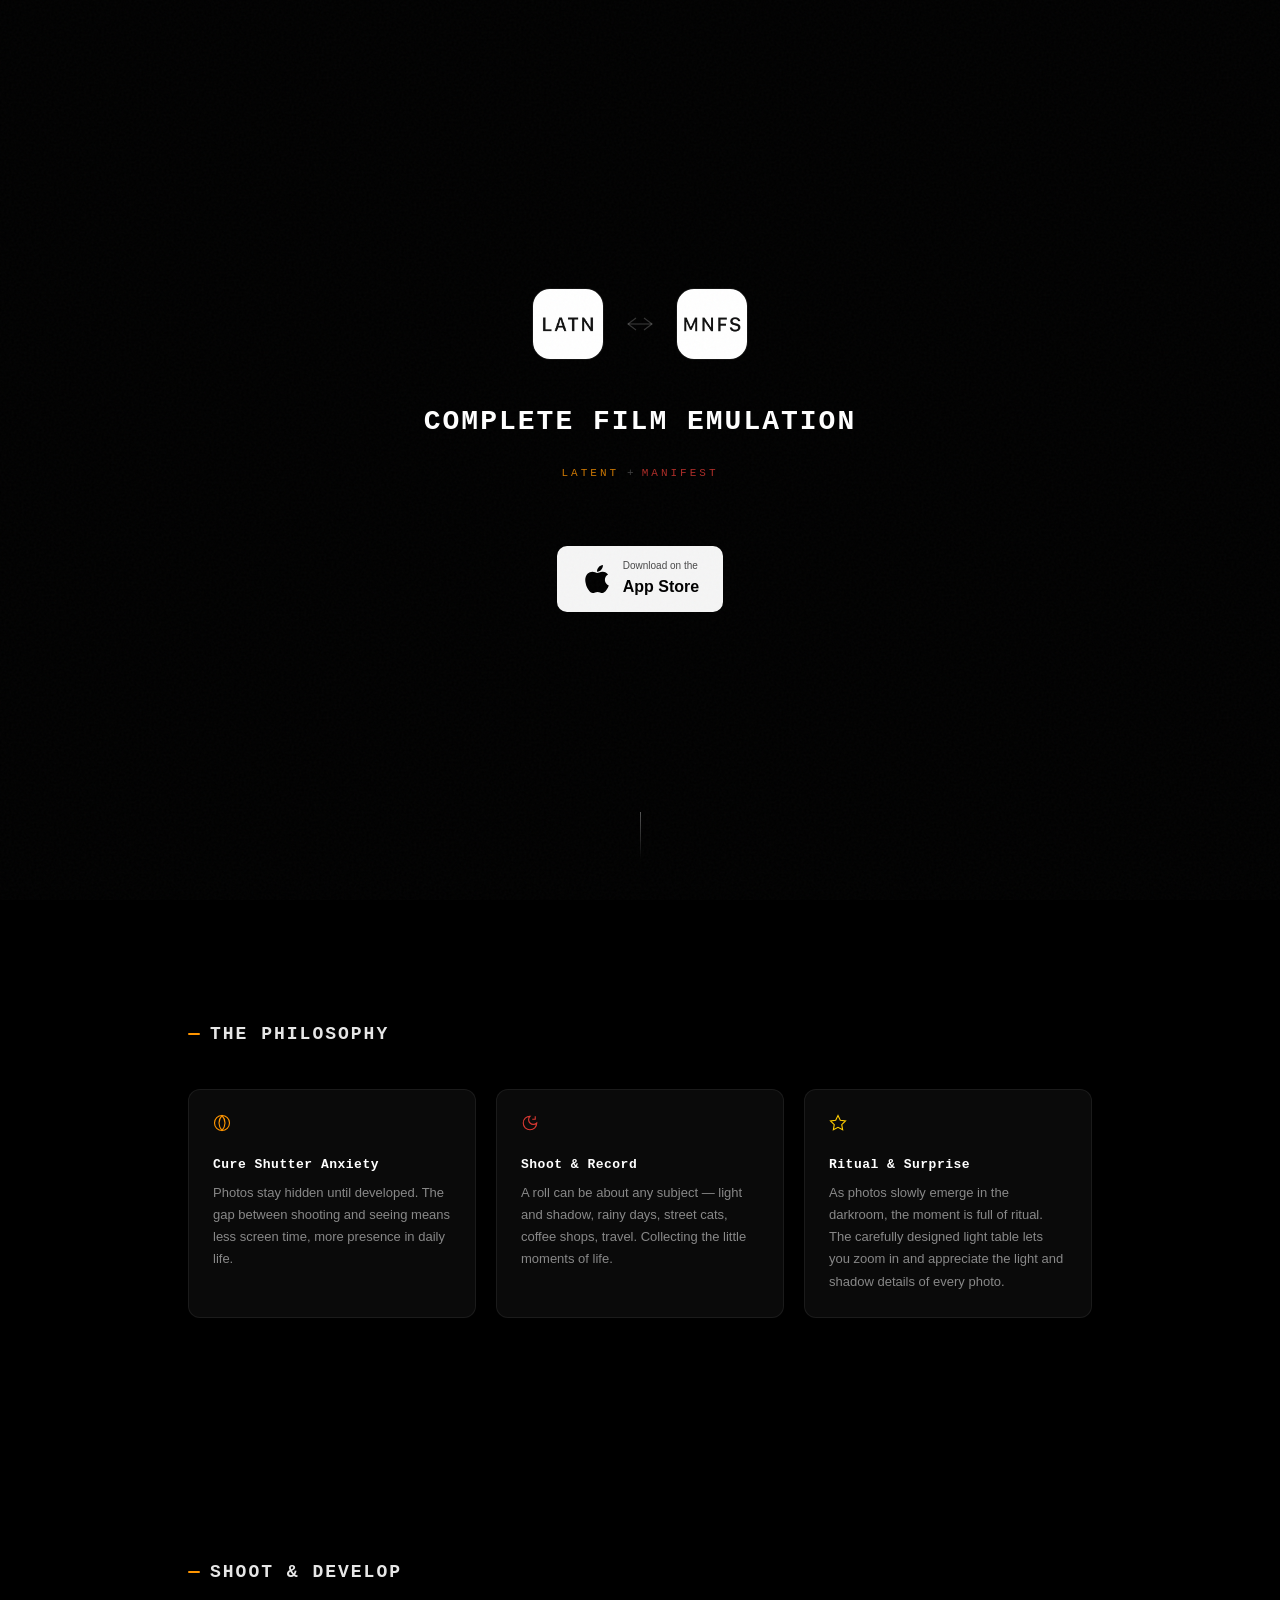
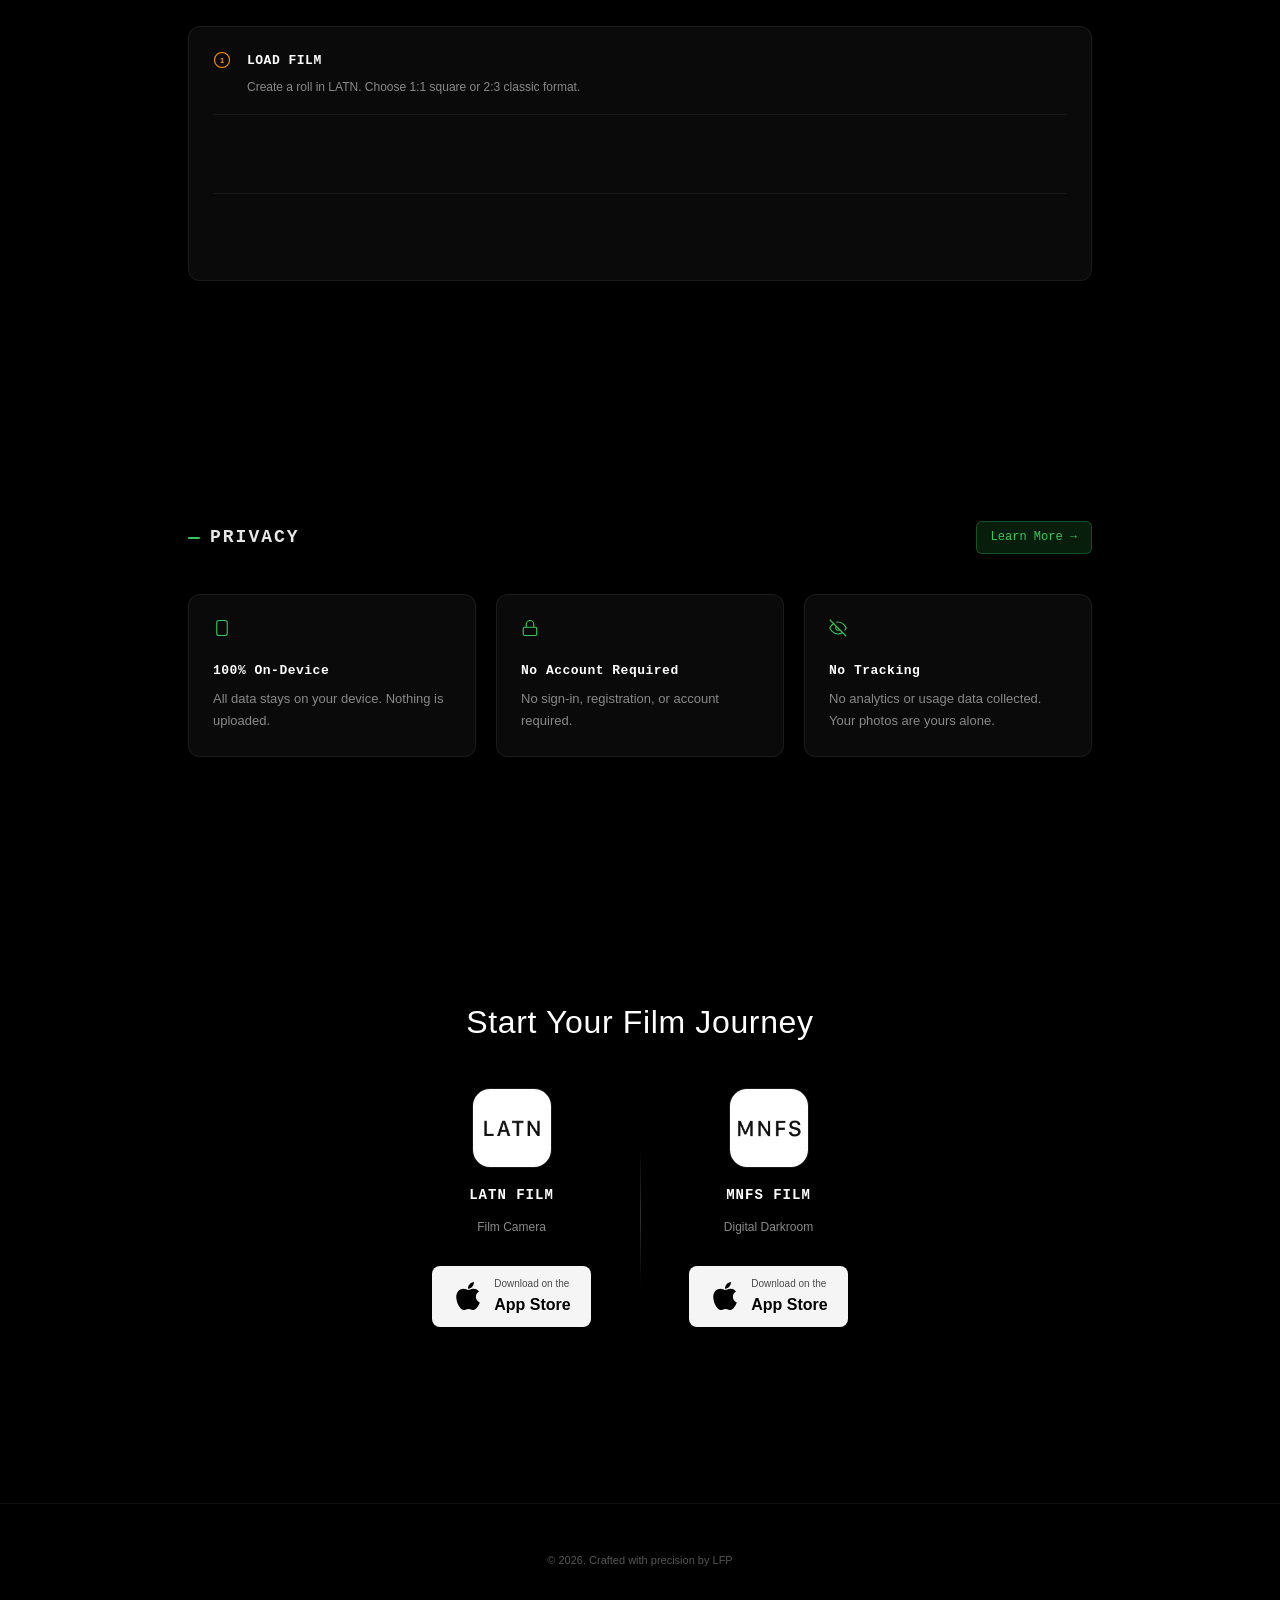
==== commit 35ab90ea: "更新理念卡片标题：观察与记录 → 拍摄与记录" ====
--- a/index.html
+++ b/index.html
@@ -287,7 +287,7 @@
                 'mnfs-role': '数字暗房',
                 'phil-shoot-title': '治愈快门焦虑',
                 'phil-shoot-desc': '照片拍完先藏着，冲洗后才看得到。这种拍和看的间隔，让人少盯着屏幕，多关注的当下生活。',
-                'phil-develop-title': '观察与记录',
+                'phil-develop-title': '拍摄与记录',
                 'phil-develop-desc': '一卷胶卷可以拍任何主题——光影、雨天、街猫、咖啡馆、旅行，收集生活的各种瞬间。',
                 'phil-anticipation-title': '仪式感与惊喜',
                 'phil-anticipation-desc': '当照片在暗房中缓缓显现，充满仪式感。精心设计的看片台，可以放大欣赏每一张照片的光影细节。',
@@ -323,7 +323,7 @@
                 'mnfs-role': 'Digital Darkroom',
                 'phil-shoot-title': 'Cure Shutter Anxiety',
                 'phil-shoot-desc': 'Photos stay hidden until developed. The gap between shooting and seeing means less screen time, more presence in daily life.',
-                'phil-develop-title': 'Observe & Record',
+                'phil-develop-title': 'Shoot & Record',
                 'phil-develop-desc': 'A roll can be about any subject — light and shadow, rainy days, street cats, coffee shops, travel. Collecting the little moments of life.',
                 'phil-anticipation-title': 'Ritual & Surprise',
                 'phil-anticipation-desc': 'As photos slowly emerge in the darkroom, the moment is full of ritual. The carefully designed light table lets you zoom in and appreciate the light and shadow details of every photo.',
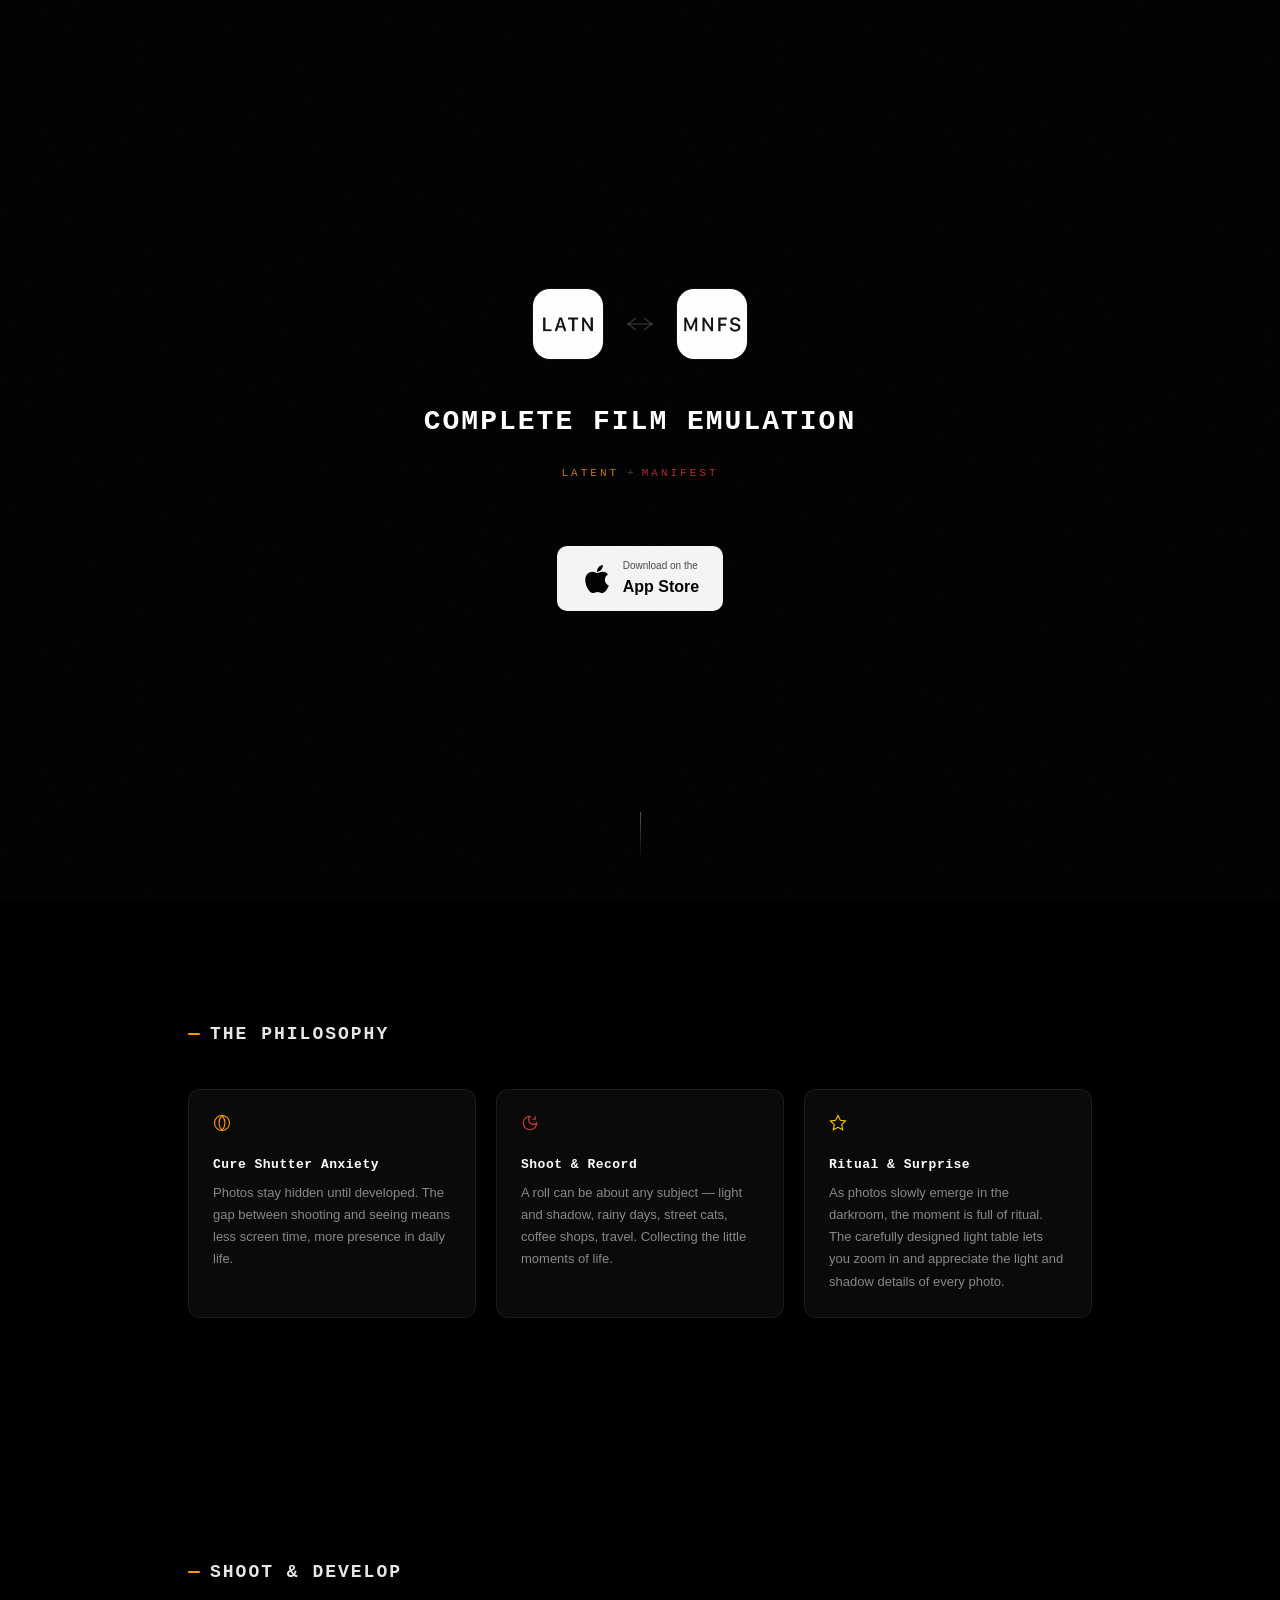
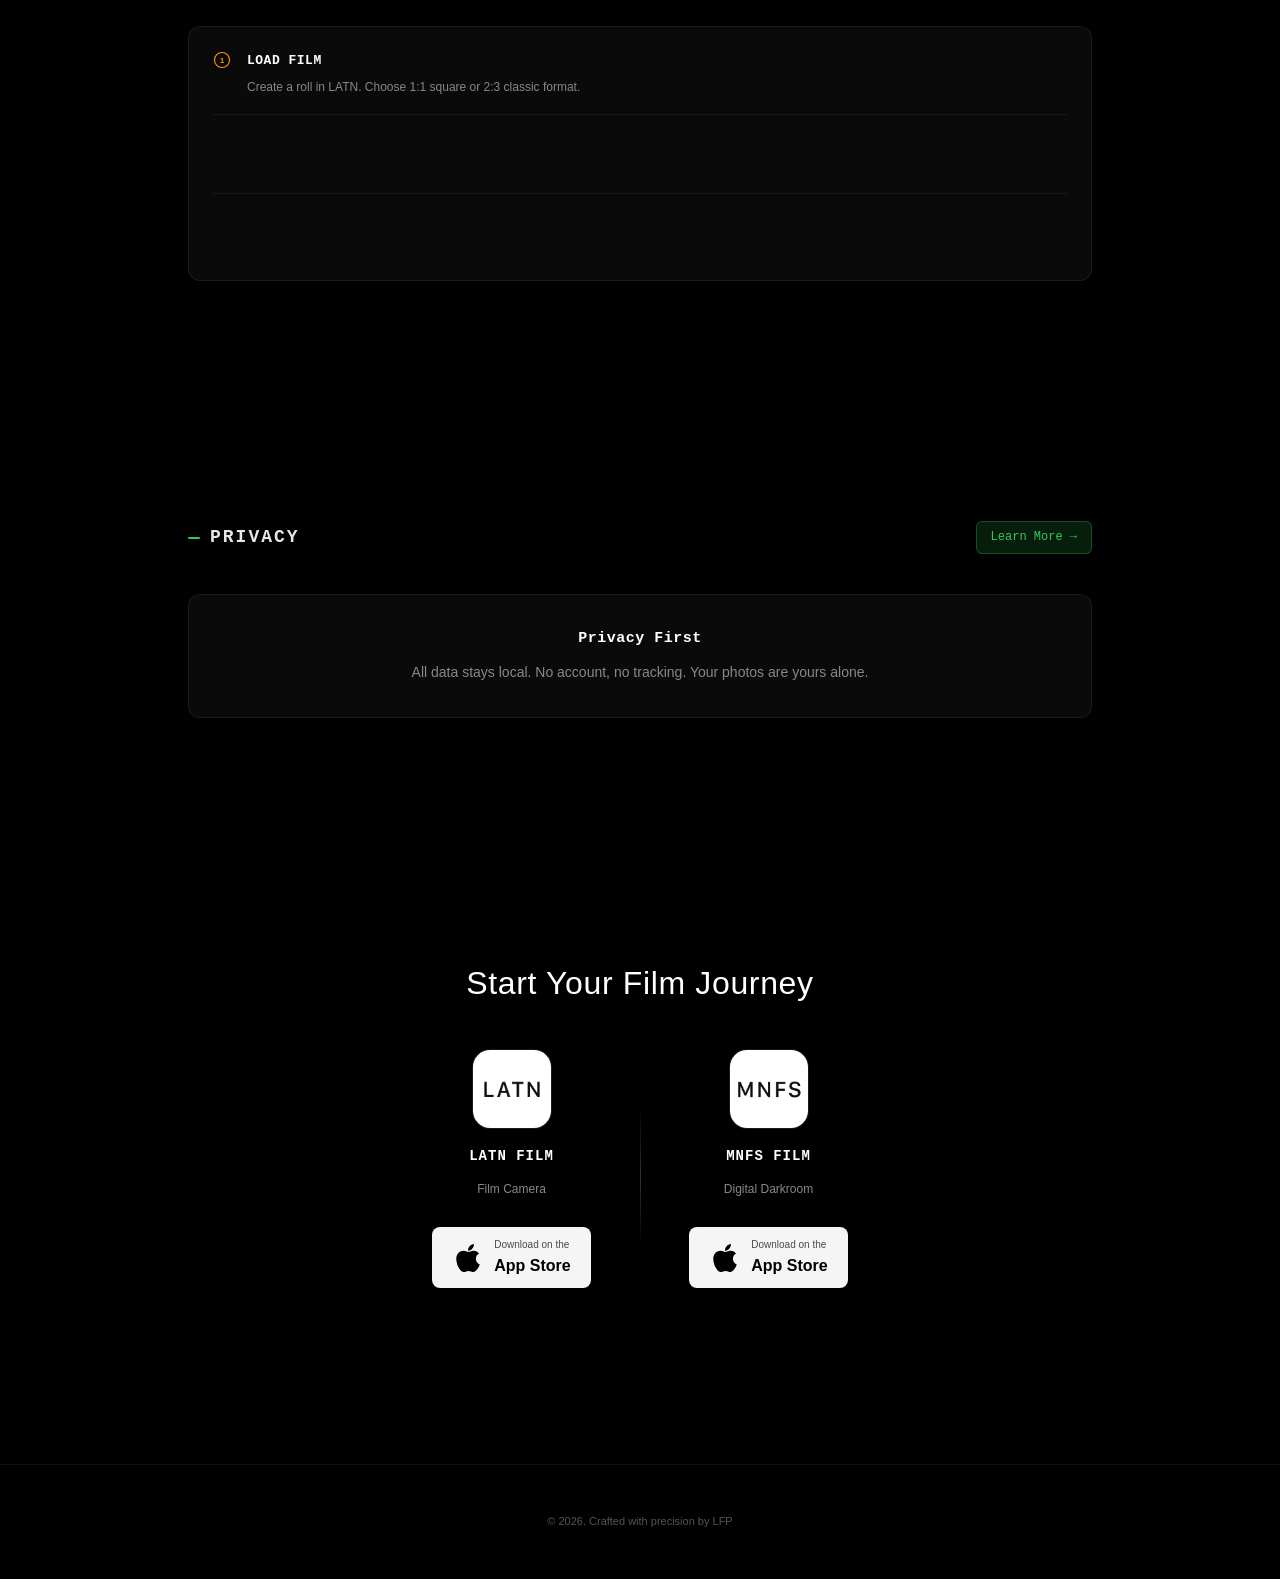
==== commit fe076d7d: "refactor(privacy): consolidate three privacy cards into one" ====
--- a/index.html
+++ b/index.html
@@ -192,26 +192,9 @@
             </div>
 
             <div class="privacy-cards">
-                <div class="privacy-card fade-in">
-                    <div class="privacy-icon">
-                        <svg viewBox="0 0 24 24" fill="none" stroke="currentColor" stroke-width="1.5"><rect x="5" y="2" width="14" height="20" rx="3"/><line x1="12" y1="18" x2="12.01" y2="18"/></svg>
-                    </div>
-                    <h4 data-i18n="priv-device-title">100% On-Device</h4>
-                    <p data-i18n="priv-device-desc">All photos, film rolls, and developed images are stored locally on your device. Nothing is uploaded to any server.</p>
-                </div>
-                <div class="privacy-card fade-in">
-                    <div class="privacy-icon">
-                        <svg viewBox="0 0 24 24" fill="none" stroke="currentColor" stroke-width="1.5"><rect x="3" y="11" width="18" height="11" rx="2" ry="2"/><path d="M7 11V7a5 5 0 0 1 10 0v4"/></svg>
-                    </div>
-                    <h4 data-i18n="priv-account-title">No Account Required</h4>
-                    <p data-i18n="priv-account-desc">Neither LATN nor MNFS requires sign-in, registration, or any form of account. Your data belongs to you.</p>
-                </div>
-                <div class="privacy-card fade-in">
-                    <div class="privacy-icon">
-                        <svg viewBox="0 0 24 24" fill="none" stroke="currentColor" stroke-width="1.5"><path d="M17.94 17.94A10.07 10.07 0 0 1 12 20c-7 0-11-8-11-8a18.45 18.45 0 0 1 5.06-5.94M9.9 4.24A9.12 9.12 0 0 1 12 4c7 0 11 8 11 8a18.5 18.5 0 0 1-2.16 3.19m-6.72-1.07a3 3 0 1 1-4.24-4.24"/><line x1="1" y1="1" x2="23" y2="23"/></svg>
-                    </div>
-                    <h4 data-i18n="priv-tracking-title">No Tracking</h4>
-                    <p data-i18n="priv-tracking-desc">We don't collect analytics, usage data, or any personal information. What you shoot stays between you and your camera.</p>
+                <div class="privacy-card privacy-card--full fade-in">
+                    <h4 data-i18n="priv-title">隐私第一</h4>
+                    <p data-i18n="priv-desc">所有数据本地存储，无需账户，不追踪。你的照片只属于你。</p>
                 </div>
             </div>
         </div>
@@ -302,12 +285,8 @@
                 'wf-step3-desc': '打开 MNFS，选择胶片配方，冲洗并导出到相册。',
                 'label-privacy': '隐私',
                 'privacy-learn-more': '了解更多 →',
-                'priv-device-title': '100% 本地处理',
-                'priv-device-desc': '所有数据只存储在你的设备上，不会上传到任何服务器。',
-                'priv-account-title': '无需注册',
-                'priv-account-desc': '不需要登录、注册或任何形式的账户。',
-                'priv-tracking-title': '无追踪',
-                'priv-tracking-desc': '不收集任何分析数据或使用数据，你的照片只属于你。',
+                'priv-title': '隐私第一',
+                'priv-desc': '所有数据本地存储，无需账户，不追踪。你的照片只属于你。',
                 'download-title': '开始你的胶片之旅',
                 'download-subtitle': '',
                 'download-note': '敬请期待——即将发布。',
@@ -338,12 +317,8 @@
                 'wf-step3-desc': 'Open MNFS, choose a film stock, and develop. Export and save to your library.',
                 'label-privacy': 'PRIVACY',
                 'privacy-learn-more': 'Learn More →',
-                'priv-device-title': '100% On-Device',
-                'priv-device-desc': 'All data stays on your device. Nothing is uploaded.',
-                'priv-account-title': 'No Account Required',
-                'priv-account-desc': 'No sign-in, registration, or account required.',
-                'priv-tracking-title': 'No Tracking',
-                'priv-tracking-desc': 'No analytics or usage data collected. Your photos are yours alone.',
+                'priv-title': 'Privacy First',
+                'priv-desc': 'All data stays local. No account, no tracking. Your photos are yours alone.',
                 'download-title': 'Start Your Film Journey',
                 'download-subtitle': 'Now in Beta. Contact the author for early access.',
                 'download-note': 'Stay tuned — launching very soon.',
--- a/css/style.css
+++ b/css/style.css
@@ -977,6 +977,24 @@
     line-height: 1.7;
 }
 
+/* 单卡片全宽布局 */
+.privacy-card--full {
+    grid-column: 1 / -1;
+    text-align: center;
+    padding: 32px;
+}
+
+.privacy-card--full h4 {
+    font-size: 15px;
+    margin-bottom: 10px;
+}
+
+.privacy-card--full p {
+    font-size: 14px;
+    max-width: 480px;
+    margin: 0 auto;
+}
+
 /* ========================================
    Download Section
    ======================================== */
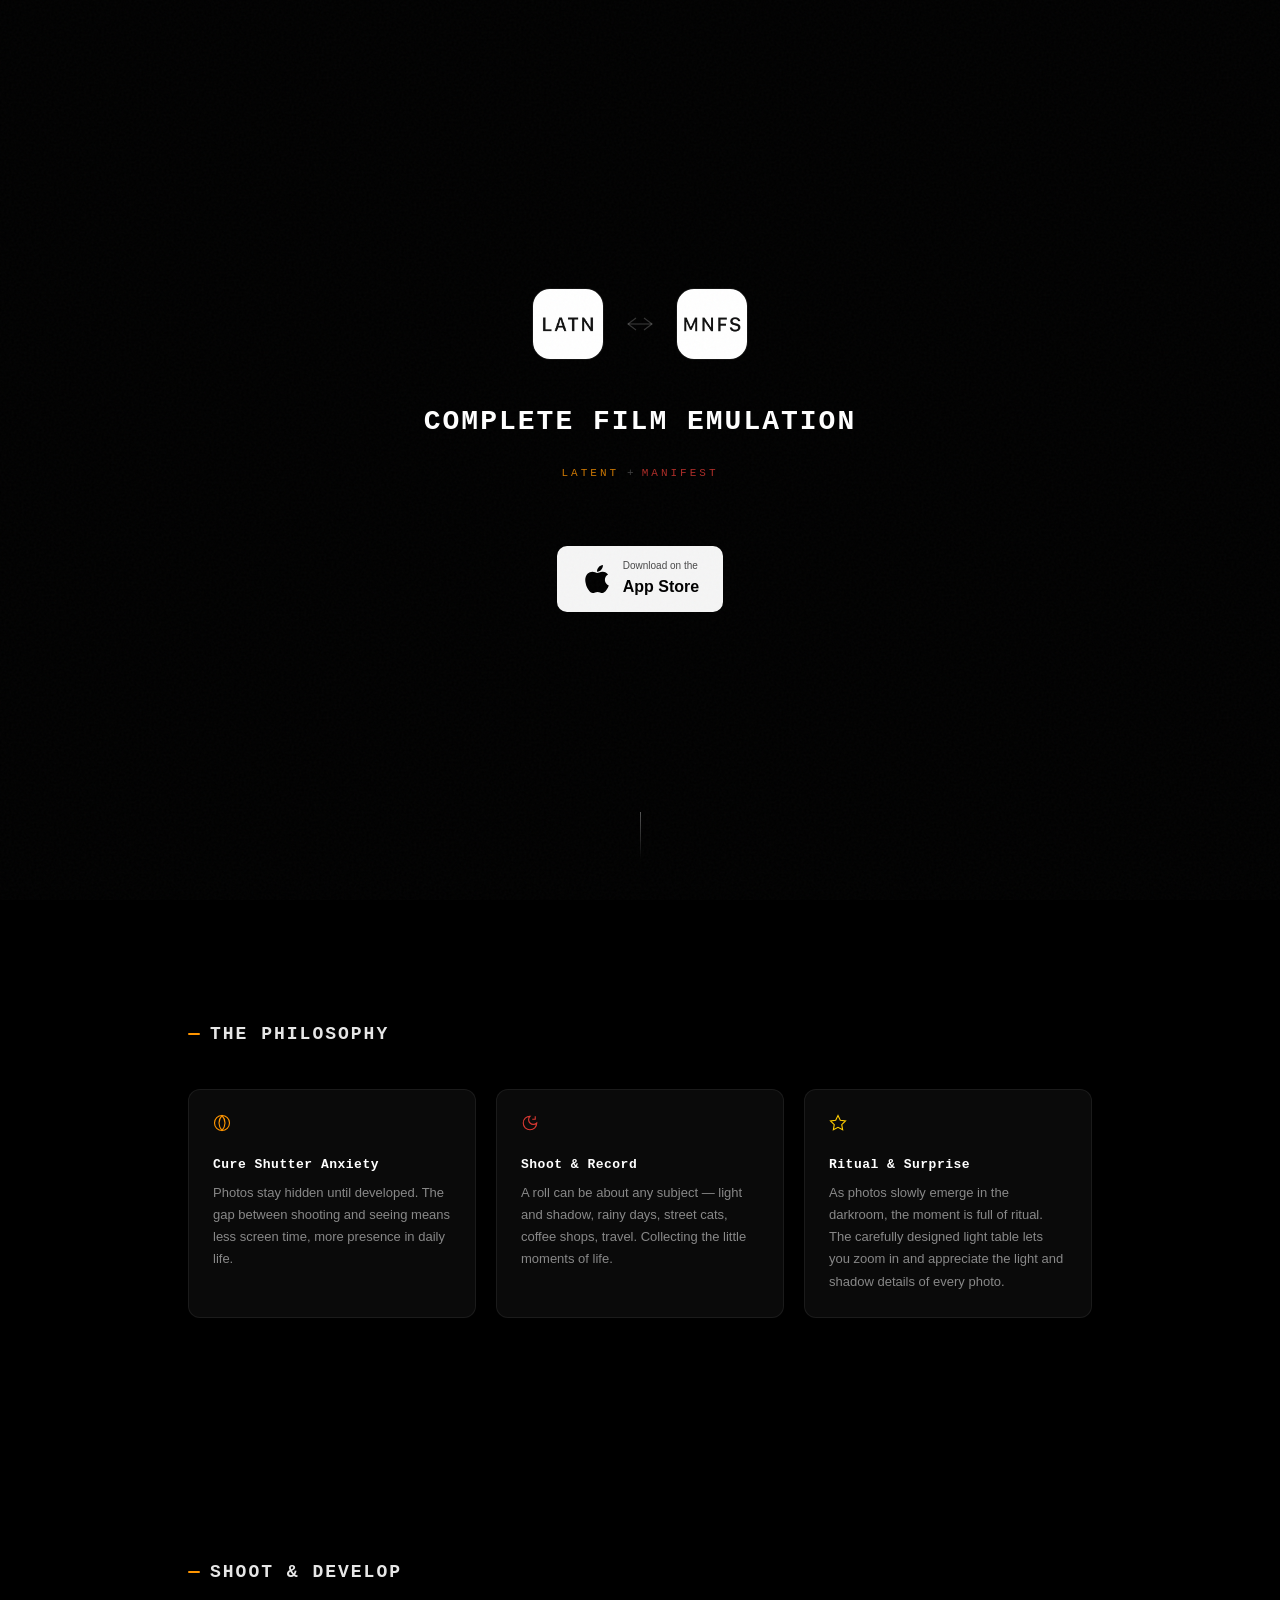
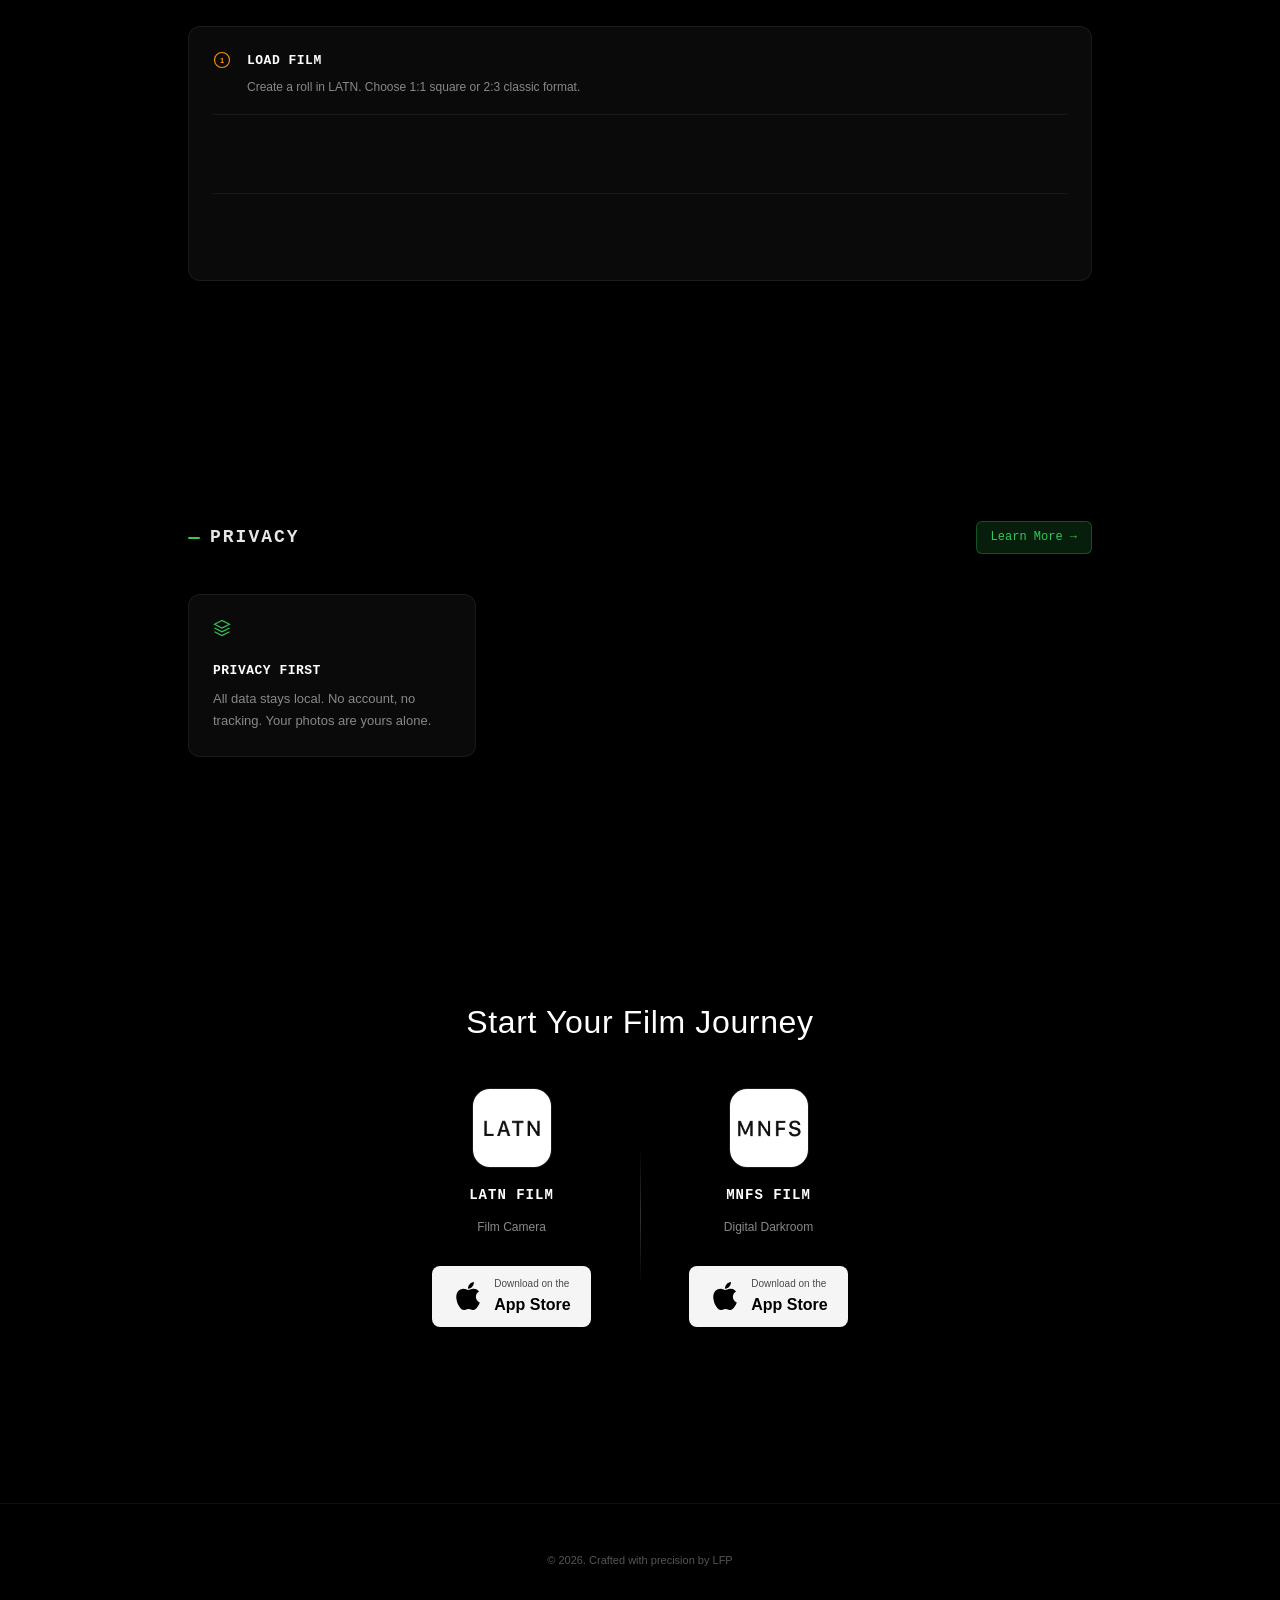
==== commit a73aa35a: "style(privacy): update to match section style with icon + uppercase title" ====
--- a/index.html
+++ b/index.html
@@ -192,8 +192,11 @@
             </div>
 
             <div class="privacy-cards">
-                <div class="privacy-card privacy-card--full fade-in">
-                    <h4 data-i18n="priv-title">隐私第一</h4>
+                <div class="privacy-card fade-in">
+                    <div class="privacy-icon">
+                        <svg viewBox="0 0 24 24" fill="none" stroke="currentColor" stroke-width="1.5"><path d="M12 2L2 7l10 5 10-5-10-5z"/><path d="M2 17l10 5 10-5"/><path d="M2 12l10 5 10-5"/></svg>
+                    </div>
+                    <h4 data-i18n="priv-title">PRIVACY FIRST</h4>
                     <p data-i18n="priv-desc">所有数据本地存储，无需账户，不追踪。你的照片只属于你。</p>
                 </div>
             </div>
@@ -285,7 +288,7 @@
                 'wf-step3-desc': '打开 MNFS，选择胶片配方，冲洗并导出到相册。',
                 'label-privacy': '隐私',
                 'privacy-learn-more': '了解更多 →',
-                'priv-title': '隐私第一',
+                'priv-title': 'PRIVACY FIRST',
                 'priv-desc': '所有数据本地存储，无需账户，不追踪。你的照片只属于你。',
                 'download-title': '开始你的胶片之旅',
                 'download-subtitle': '',
@@ -317,7 +320,7 @@
                 'wf-step3-desc': 'Open MNFS, choose a film stock, and develop. Export and save to your library.',
                 'label-privacy': 'PRIVACY',
                 'privacy-learn-more': 'Learn More →',
-                'priv-title': 'Privacy First',
+                'priv-title': 'PRIVACY FIRST',
                 'priv-desc': 'All data stays local. No account, no tracking. Your photos are yours alone.',
                 'download-title': 'Start Your Film Journey',
                 'download-subtitle': 'Now in Beta. Contact the author for early access.',
--- a/css/style.css
+++ b/css/style.css
@@ -977,24 +977,6 @@
     line-height: 1.7;
 }
 
-/* 单卡片全宽布局 */
-.privacy-card--full {
-    grid-column: 1 / -1;
-    text-align: center;
-    padding: 32px;
-}
-
-.privacy-card--full h4 {
-    font-size: 15px;
-    margin-bottom: 10px;
-}
-
-.privacy-card--full p {
-    font-size: 14px;
-    max-width: 480px;
-    margin: 0 auto;
-}
-
 /* ========================================
    Download Section
    ======================================== */
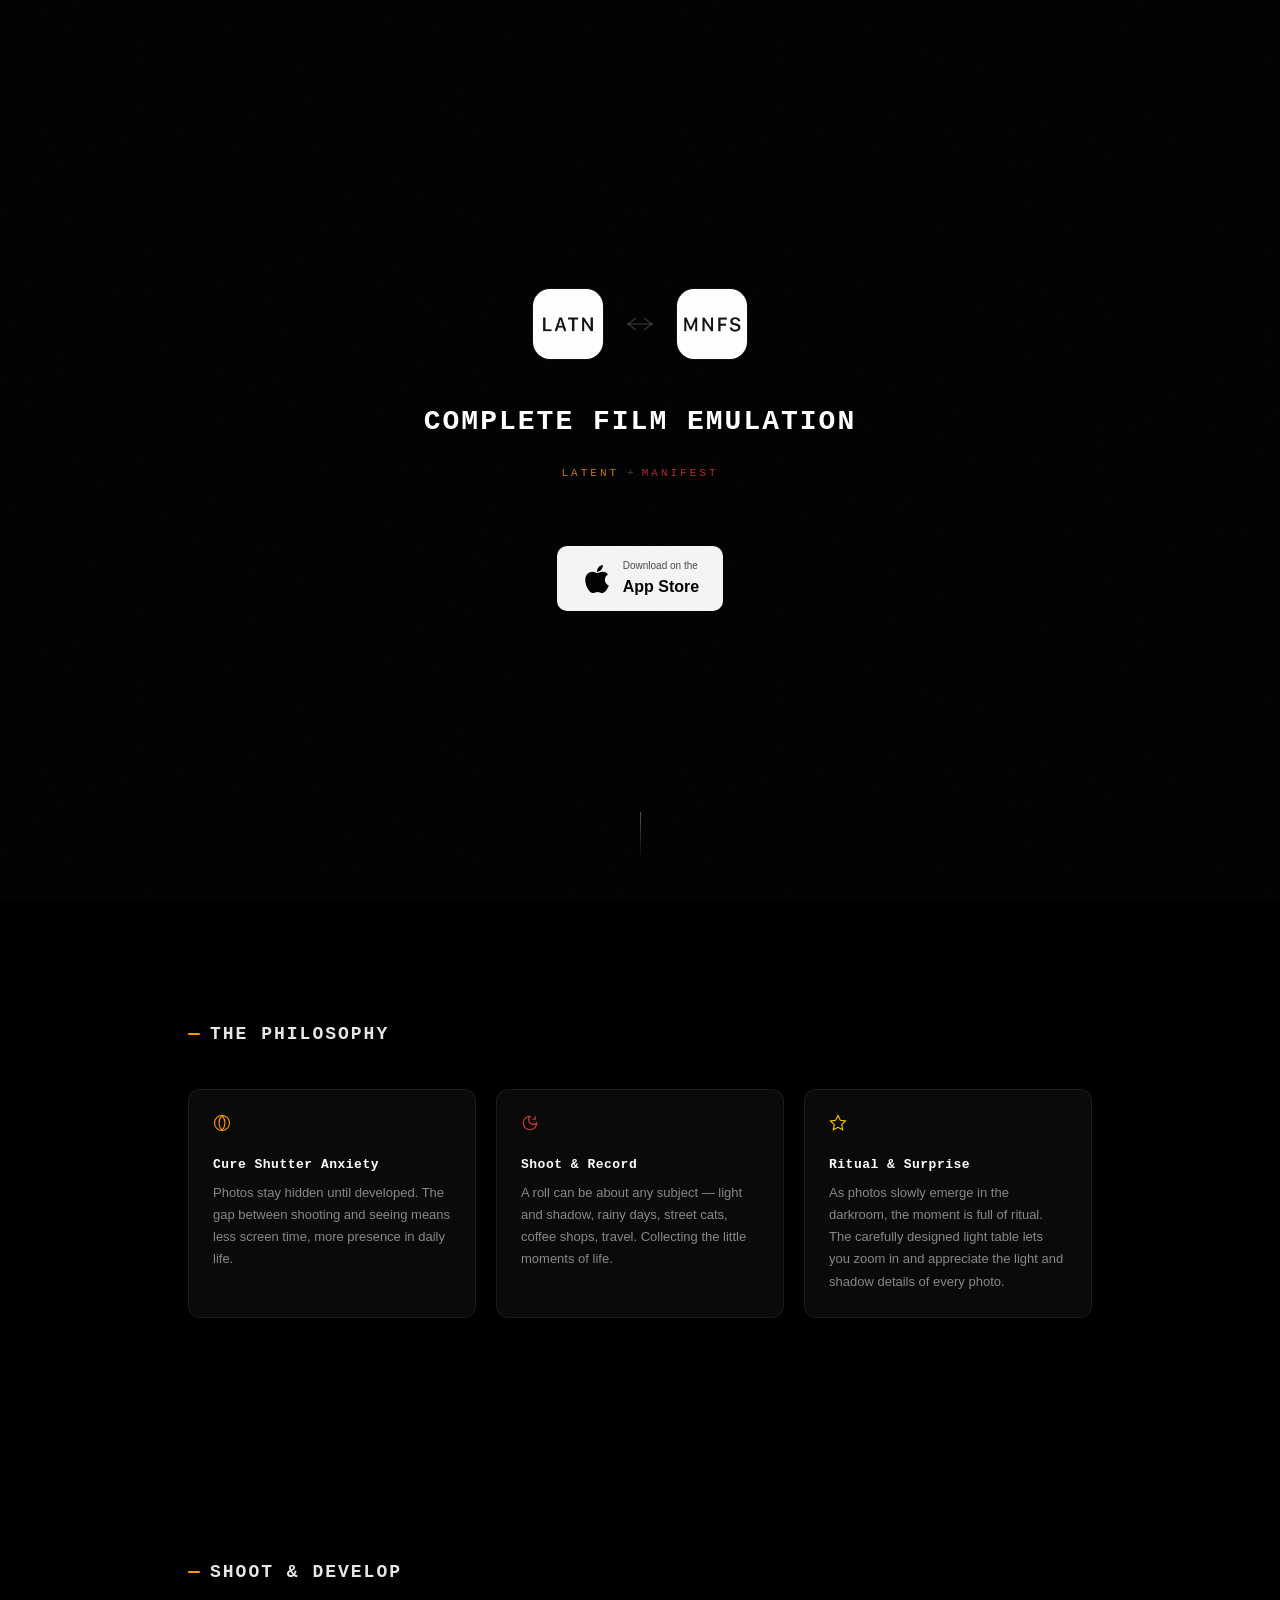
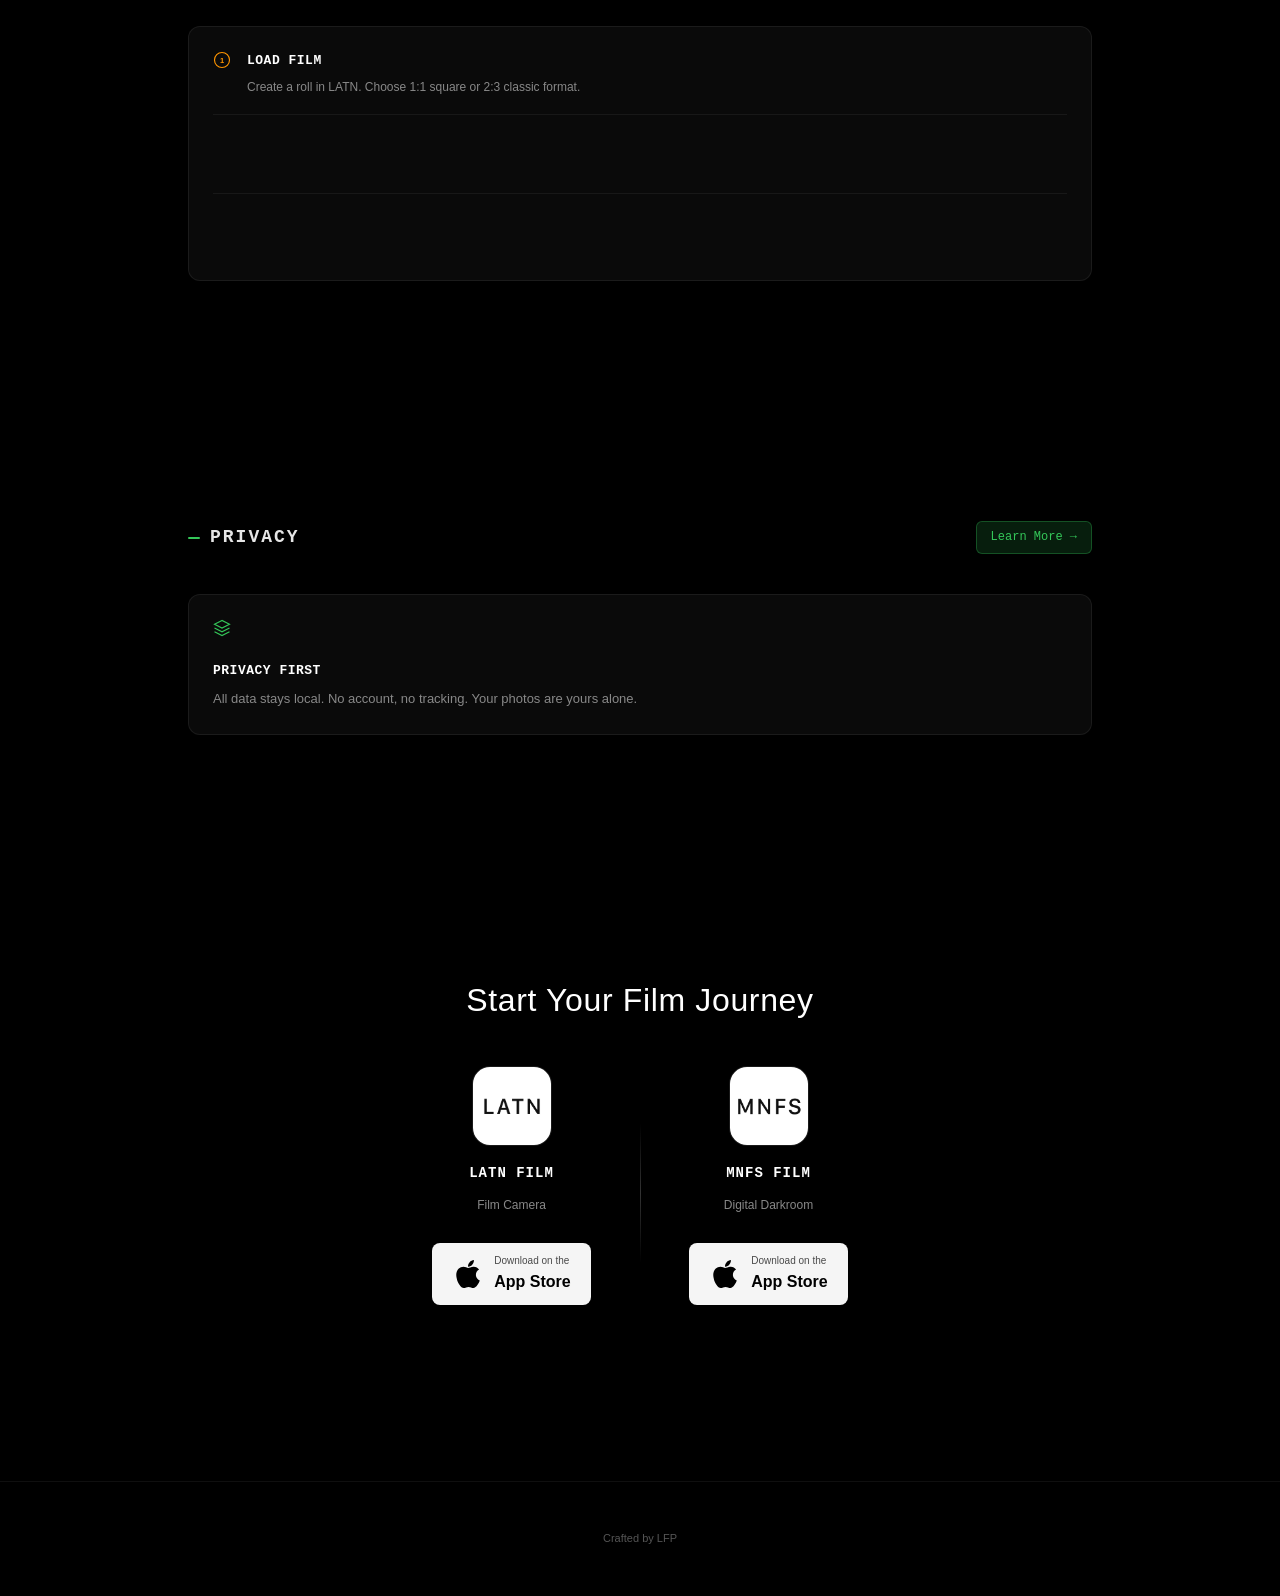
==== commit af110bdd: "fix: 隐私章节卡片布局和品牌名称统一 - 首页隐私卡片改为 auto-fit 布局，单卡片时横向铺满 - 隐私页权限表格添加 width: 100% - 更换使用数据卡片异常图标为柱状图 - 统一" ====
--- a/index.html
+++ b/index.html
@@ -254,7 +254,7 @@
     <footer class="footer">
         <div class="container">
             <div class="footer-content">
-                <p class="footer-copyright">&copy; 2026. Crafted with precision by LFP</p>
+                <p class="footer-copyright">Crafted by LFP</p>
             </div>
         </div>
     </footer>
@@ -288,7 +288,7 @@
                 'wf-step3-desc': '打开 MNFS，选择胶片配方，冲洗并导出到相册。',
                 'label-privacy': '隐私',
                 'privacy-learn-more': '了解更多 →',
-                'priv-title': 'PRIVACY FIRST',
+                'priv-title': '隐私第一',
                 'priv-desc': '所有数据本地存储，无需账户，不追踪。你的照片只属于你。',
                 'download-title': '开始你的胶片之旅',
                 'download-subtitle': '',
--- a/css/style.css
+++ b/css/style.css
@@ -926,7 +926,6 @@
 @media (max-width: 640px) {
     .section-label {
         flex-wrap: wrap;
-        justify-content: space-between;
     }
 
     .privacy-learn-more {
@@ -937,7 +936,7 @@
 
 .privacy-cards {
     display: grid;
-    grid-template-columns: repeat(3, 1fr);
+    grid-template-columns: repeat(auto-fit, minmax(300px, 1fr));
     gap: 20px;
 }
 
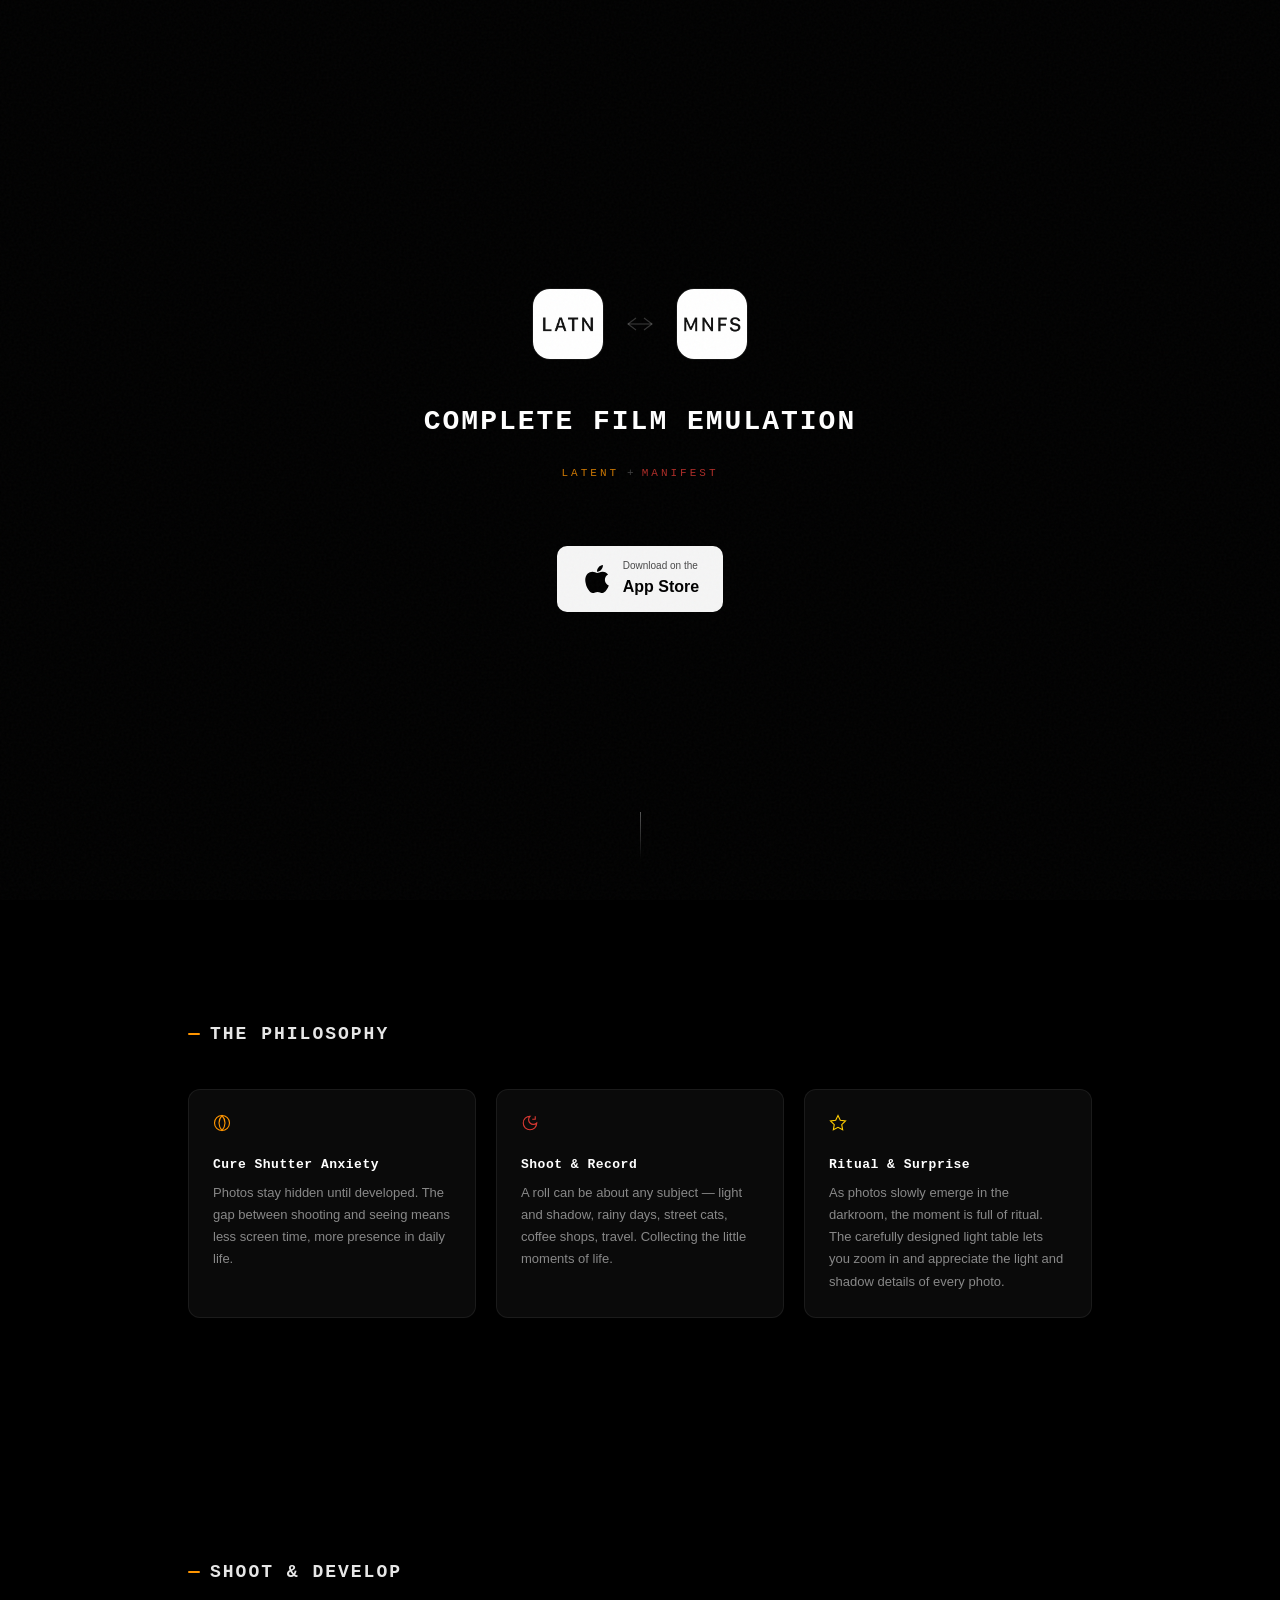
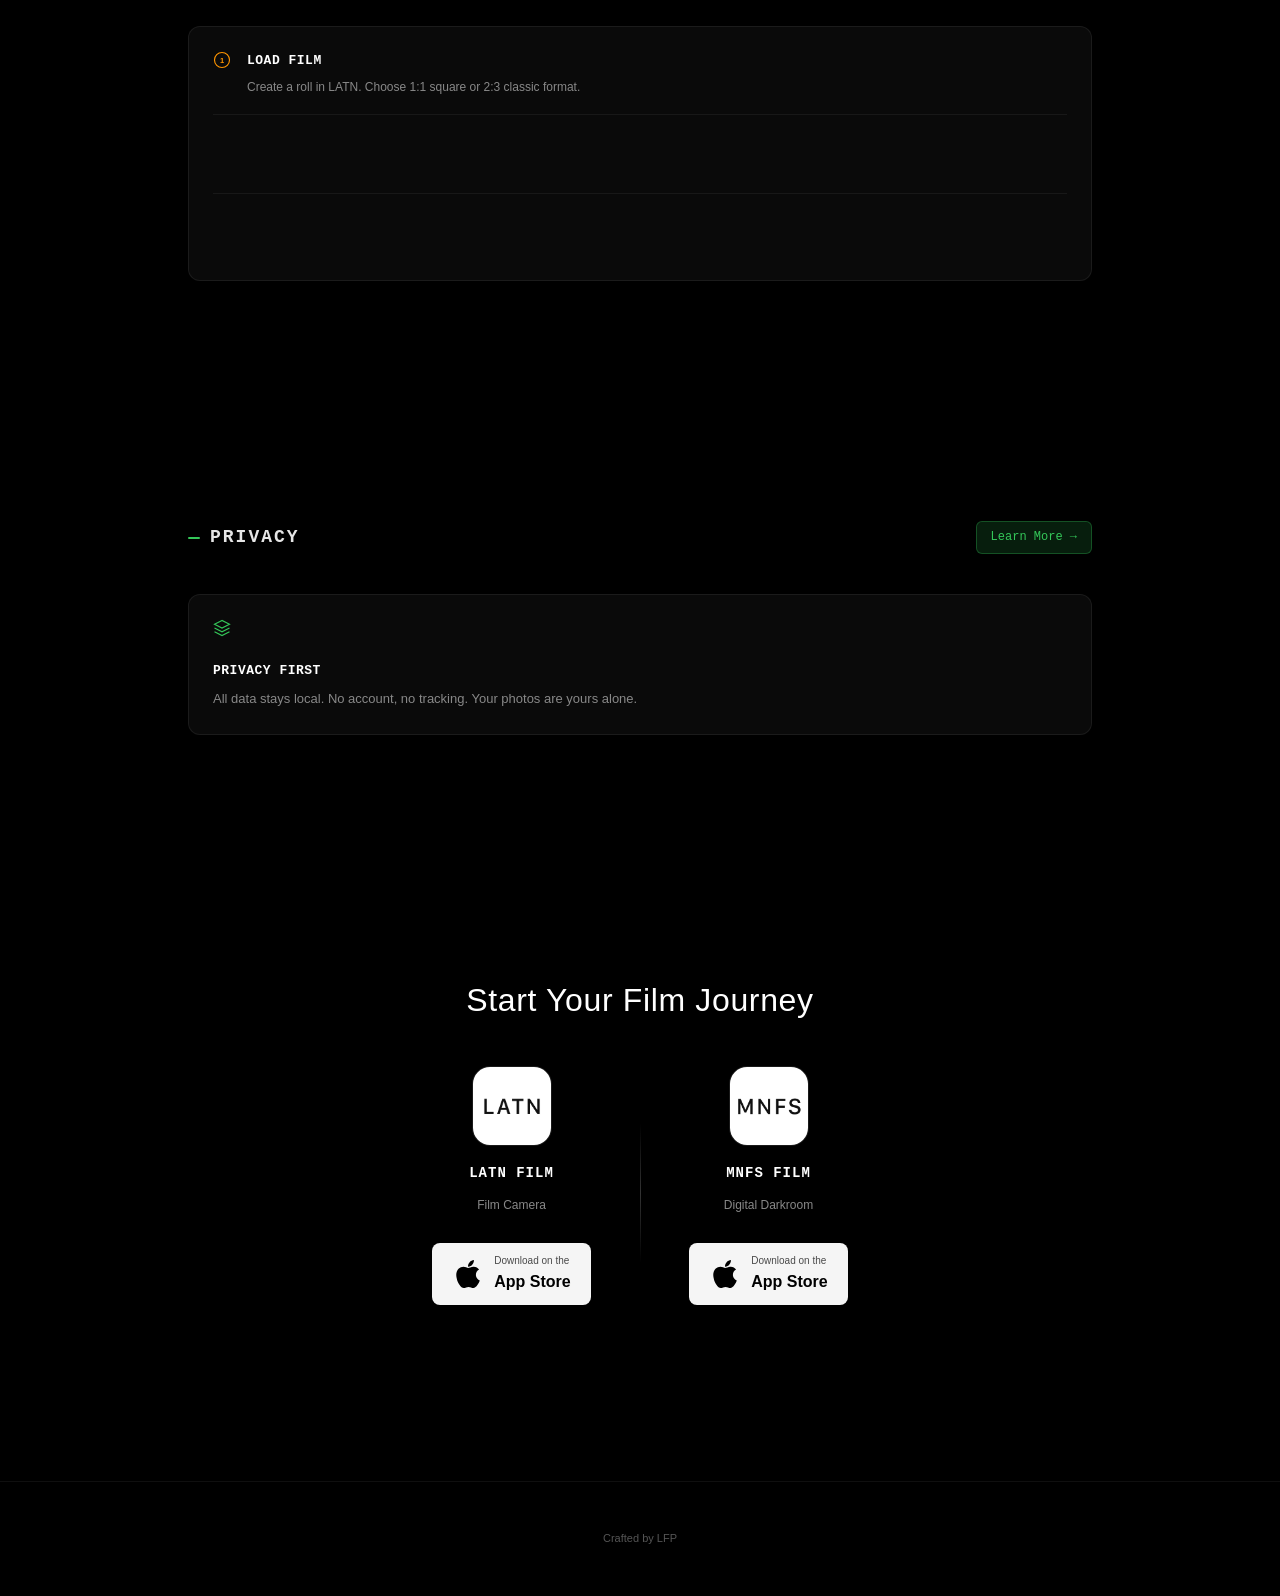
==== commit edc5d90b: "清理未使用的i18n文案和函数" ====
--- a/index.html
+++ b/index.html
@@ -265,9 +265,7 @@
         const i18n = {
             'zh-CN': {
                 'page-title': 'LATN FILM & MNFS FILM - 完整模拟胶片摄影的体验',
-                'hero-title-main': '完整的胶片摄影数字体验',
-                'hero-subtitle': '潜影 · 显影',
-                'hero-tagline': 'TWO APPS. ONE DARKROOM.',
+                'hero-title-main': '完整模拟胶片摄影的体验',
                 'label-philosophy': '设计理念',
                 'latn-role': '胶片相机',
                 'mnfs-role': '数字暗房',
@@ -277,8 +275,6 @@
                 'phil-develop-desc': '一卷胶卷可以拍任何主题——光影、雨天、街猫、咖啡馆、旅行，收集生活的各种瞬间。',
                 'phil-anticipation-title': '仪式感与惊喜',
                 'phil-anticipation-desc': '当照片在暗房中缓缓显现，充满仪式感。精心设计的看片台，可以放大欣赏每一张照片的光影细节。',
-                'feat-subscription-title': '无限胶卷',
-                'feat-subscription-desc': '超值年费订阅，无限胶卷，无隐藏收费',
                 'label-workflow': '拍摄和冲洗',
                 'wf-step1-title': '装入胶卷',
                 'wf-step1-desc': '在 LATN 新建胶卷，选择 1:1 方幅或 2:3 经典画幅。',
@@ -290,16 +286,11 @@
                 'privacy-learn-more': '了解更多 →',
                 'priv-title': '隐私第一',
                 'priv-desc': '所有数据本地存储，无需账户，不追踪。你的照片只属于你。',
-                'download-title': '开始你的胶片之旅',
-                'download-subtitle': '',
-                'download-note': '敬请期待——即将发布。',
-                'footer-text': '胶片摄影系统',
-                'alert-message': '敬请期待！\nComing Soon...'
+                'download-title': '开始你的胶片之旅'
             },
             'en': {
                 'page-title': 'LATN FILM & MNFS FILM - Complete Film Emulation',
                 'hero-title-main': 'Complete Film Emulation',
-                'hero-tagline': 'TWO APPS. ONE DARKROOM.',
                 'label-philosophy': 'THE PHILOSOPHY',
                 'latn-role': 'Film Camera',
                 'mnfs-role': 'Digital Darkroom',
@@ -309,8 +300,6 @@
                 'phil-develop-desc': 'A roll can be about any subject — light and shadow, rainy days, street cats, coffee shops, travel. Collecting the little moments of life.',
                 'phil-anticipation-title': 'Ritual & Surprise',
                 'phil-anticipation-desc': 'As photos slowly emerge in the darkroom, the moment is full of ritual. The carefully designed light table lets you zoom in and appreciate the light and shadow details of every photo.',
-                'feat-subscription-title': 'Unlimited Rolls',
-                'feat-subscription-desc': 'One affordable yearly plan. No hidden fees, no limits.',
                 'label-workflow': 'SHOOT & DEVELOP',
                 'wf-step1-title': 'LOAD FILM',
                 'wf-step1-desc': 'Create a roll in LATN. Choose 1:1 square or 2:3 classic format.',
@@ -322,11 +311,7 @@
                 'privacy-learn-more': 'Learn More →',
                 'priv-title': 'PRIVACY FIRST',
                 'priv-desc': 'All data stays local. No account, no tracking. Your photos are yours alone.',
-                'download-title': 'Start Your Film Journey',
-                'download-subtitle': 'Now in Beta. Contact the author for early access.',
-                'download-note': 'Stay tuned — launching very soon.',
-                'footer-text': 'Analog Photography System',
-                'alert-message': 'Coming Soon...'
+                'download-title': 'Start Your Film Journey'
             }
         };
 
@@ -356,12 +341,6 @@
 
         applyLanguage();
 
-        function showComingSoonAlert() {
-            const userLang = navigator.language || navigator.userLanguage;
-            const lang = userLang.startsWith('zh') ? 'zh-CN' : 'en';
-            alert(i18n[lang]['alert-message']);
-        }
-
         // 微信环境检测与提示
         (function() {
             const isWeChat = /MicroMessenger/i.test(navigator.userAgent);
